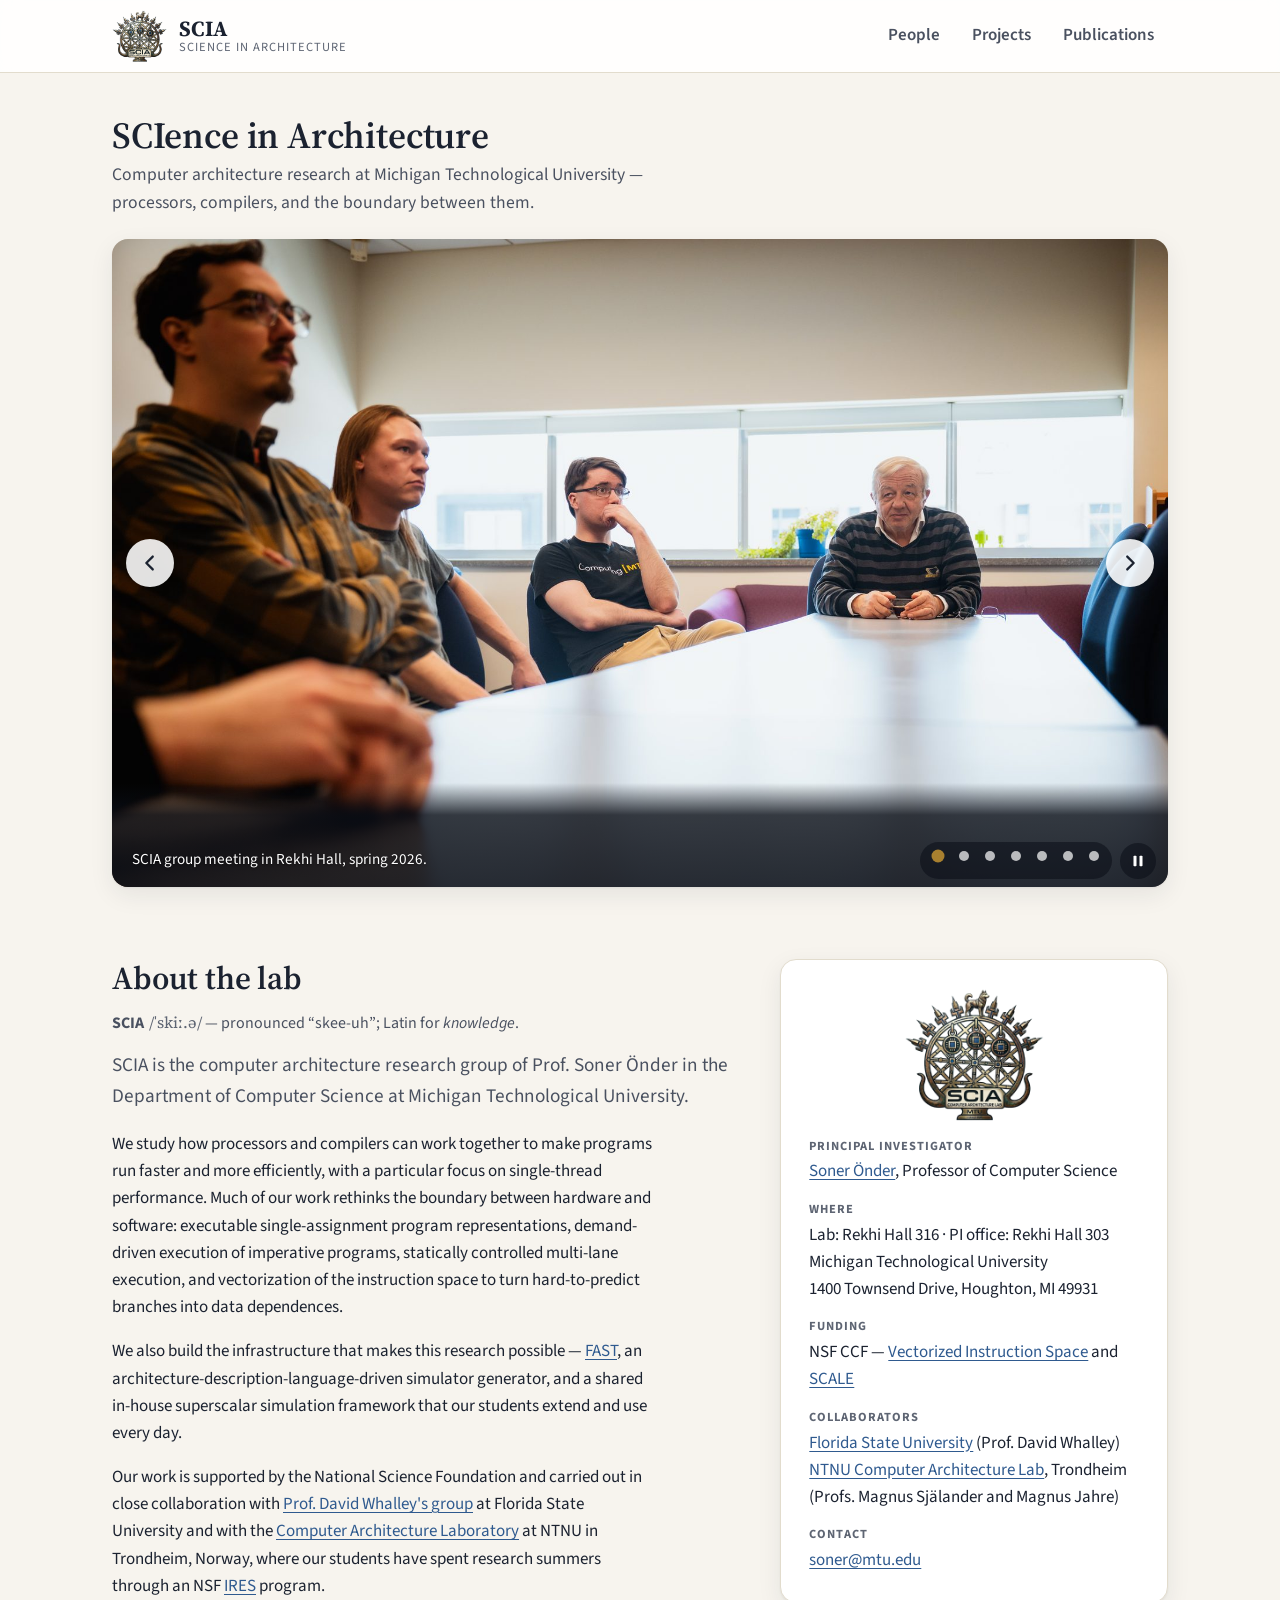
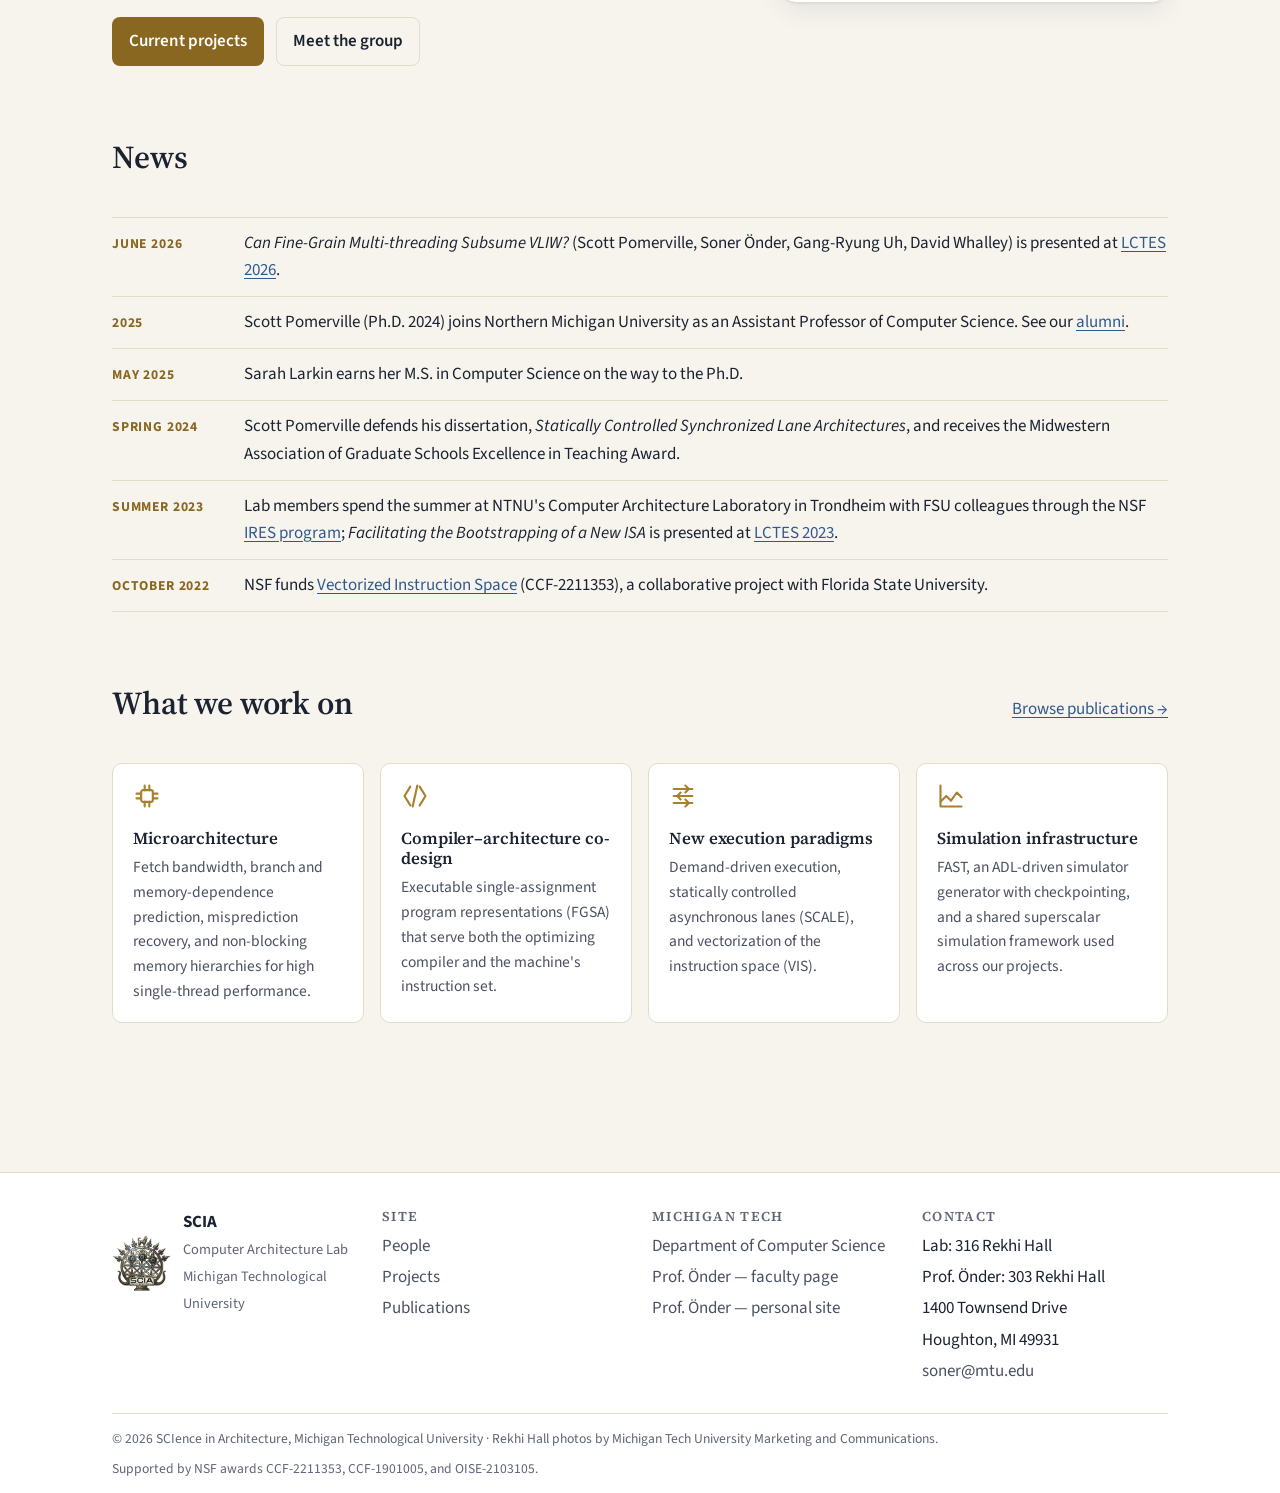
==== index.html @ 2538835d "Replace favicon with a vector chip-medallion icon The full emblem was an unreadable blob at tab size" ====
<!DOCTYPE html>
<html lang="en">
<head>
  <meta charset="utf-8">
  <meta name="viewport" content="width=device-width, initial-scale=1">
  <title>SCIA — SCIence in Architecture · Michigan Tech</title>
  <meta name="description" content="SCIA (SCIence in Architecture) is Prof. Soner Önder's computer architecture research group in the Department of Computer Science at Michigan Technological University.">
  <meta property="og:title" content="SCIA — SCIence in Architecture">
  <meta property="og:description" content="SCIA (SCIence in Architecture) is Prof. Soner Önder's computer architecture research group in the Department of Computer Science at Michigan Technological University.">
  <!-- TODO: once the site has its final URL, add an absolute og:image, e.g.
       <meta property="og:image" content="https://<host>/<path>/assets/img/photos/meeting-1-1800.jpg"> -->
  <link rel="icon" href="assets/img/favicon.ico" sizes="16x16 32x32 48x48">
  <link rel="icon" type="image/svg+xml" href="assets/img/favicon.svg">
  <link rel="apple-touch-icon" href="assets/img/apple-touch-icon.png">
  <link rel="preconnect" href="https://fonts.googleapis.com">
  <link rel="preconnect" href="https://fonts.gstatic.com" crossorigin>
  <link rel="stylesheet" href="https://fonts.googleapis.com/css2?family=Source+Sans+3:ital,wght@0,400;0,600;0,700;1,400&family=Source+Serif+4:opsz,wght@8..60,400;8..60,600;8..60,700&display=swap">
  <link rel="stylesheet" href="assets/css/style.css">
</head>
<body>
  <a class="skip-link" href="#main">Skip to content</a>

  <header class="site-header">
    <nav class="container nav" aria-label="Primary">
      <a class="brand" href="index.html" aria-label="SCIA home">
        <img src="assets/img/logo-160.png" alt="" width="169" height="160">
        <span class="brand-text">
          <span class="brand-name">SCIA</span>
          <span class="brand-sub">SCIence in Architecture</span>
        </span>
      </a>
      <button class="nav-toggle" type="button" aria-expanded="false" aria-controls="nav-links" aria-label="Toggle navigation">
        <svg viewBox="0 0 24 24" fill="none" stroke="currentColor" stroke-width="2" stroke-linecap="round" aria-hidden="true"><path d="M4 7h16M4 12h16M4 17h16"/></svg>
      </button>
      <ul class="nav-links" id="nav-links">
        <li><a href="people.html">People</a></li>
        <li><a href="projects.html">Projects</a></li>
        <li><a href="publications.html">Publications</a></li>
      </ul>
    </nav>
  </header>

  <main id="main">

    <!-- Group photo carousel -->
    <section class="hero container">
      <div class="hero-head">
        <h1>SCIence in Architecture</h1>
        <p class="hero-tagline">Computer architecture research at Michigan Technological University — processors, compilers, and the boundary between them.</p>
      </div>
      <div class="carousel" tabindex="0" role="region" aria-roledescription="carousel" aria-label="Photos of the SCIA group">
        <div class="carousel-track">
          <figure class="slide is-active" role="group" aria-roledescription="slide" aria-label="1 of 7" aria-hidden="false">
            <img src="assets/img/photos/meeting-1-1800.jpg"
                 srcset="assets/img/photos/meeting-1-1000.jpg 1000w, assets/img/photos/meeting-1-1800.jpg 1800w"
                 sizes="(min-width: 1184px) 1120px, 100vw"
                 alt="Four members of the SCIA group seated around a conference table during a lab meeting." fetchpriority="high">
            <figcaption>SCIA group meeting in Rekhi Hall, spring 2026.</figcaption>
          </figure>
          <figure class="slide" role="group" aria-roledescription="slide" aria-label="2 of 7" aria-hidden="true">
            <img src="assets/img/photos/ntnu-2023-1800.jpg"
                 srcset="assets/img/photos/ntnu-2023-1000.jpg 1000w, assets/img/photos/ntnu-2023-1800.jpg 1800w"
                 sizes="(min-width: 1184px) 1120px, 100vw"
                 alt="Prof. David Whalley, five students, and Prof. Soner Önder standing on the stone steps of NTNU's main building in Trondheim, in front of a large arched wooden doorway." loading="lazy" class="crop-lower">
            <figcaption>MTU and FSU students with Prof. David Whalley (far left) and Prof. Soner Önder (far right) at NTNU in Trondheim, Norway, May 2023.</figcaption>
          </figure>
          <figure class="slide" role="group" aria-roledescription="slide" aria-label="3 of 7" aria-hidden="true">
            <img src="assets/img/photos/desk-1-1800.jpg"
                 srcset="assets/img/photos/desk-1-1000.jpg 1000w, assets/img/photos/desk-1-1800.jpg 1800w"
                 sizes="(min-width: 1184px) 1120px, 100vw"
                 alt="Prof. Soner Önder and a student laughing while looking at a monitor together." loading="lazy">
            <figcaption>Prof. Soner Önder working through results with a student.</figcaption>
          </figure>
          <figure class="slide" role="group" aria-roledescription="slide" aria-label="4 of 7" aria-hidden="true">
            <img src="assets/img/photos/nara-park-1800.jpg"
                 srcset="assets/img/photos/nara-park-1000.jpg 1000w, assets/img/photos/nara-park-1800.jpg 1800w"
                 sizes="(min-width: 1184px) 1120px, 100vw"
                 alt="Eight lab members and a dog on a wooden boardwalk at Nara Nature Park, with marsh and bare trees behind them." loading="lazy" class="crop-bottom">
            <figcaption>An earlier SCIA group on a fall outing to Nara Nature Park, Houghton, October 2022.</figcaption>
          </figure>
          <figure class="slide" role="group" aria-roledescription="slide" aria-label="5 of 7" aria-hidden="true">
            <img src="assets/img/photos/meeting-2-1800.jpg"
                 srcset="assets/img/photos/meeting-2-1000.jpg 1000w, assets/img/photos/meeting-2-1800.jpg 1800w"
                 sizes="(min-width: 1184px) 1120px, 100vw"
                 alt="A student presents at a whiteboard while the rest of the group listens from around the table." loading="lazy">
            <figcaption>A student presents during a group meeting.</figcaption>
          </figure>
          <figure class="slide" role="group" aria-roledescription="slide" aria-label="6 of 7" aria-hidden="true">
            <img src="assets/img/photos/desk-2-1800.jpg"
                 srcset="assets/img/photos/desk-2-1000.jpg 1000w, assets/img/photos/desk-2-1800.jpg 1800w"
                 sizes="(min-width: 1184px) 1120px, 100vw"
                 alt="Prof. Önder standing beside a seated student, in conversation next to a window." loading="lazy">
            <figcaption>Talking through a design in the lab, Rekhi Hall.</figcaption>
          </figure>
          <figure class="slide" role="group" aria-roledescription="slide" aria-label="7 of 7" aria-hidden="true">
            <img src="assets/img/photos/pi-portrait-1800.jpg"
                 srcset="assets/img/photos/pi-portrait-1000.jpg 1000w, assets/img/photos/pi-portrait-1800.jpg 1800w"
                 sizes="(min-width: 1184px) 1120px, 100vw"
                 alt="Prof. Soner Önder standing with arms crossed in the lab, students working in the background." loading="lazy">
            <figcaption>Prof. Soner Önder, SCIA's principal investigator.</figcaption>
          </figure>
        </div>
        <button class="carousel-btn prev" type="button" aria-label="Previous photo">
          <svg viewBox="0 0 24 24" fill="none" stroke="currentColor" stroke-width="2.5" stroke-linecap="round" stroke-linejoin="round" aria-hidden="true"><path d="M15 5l-7 7 7 7"/></svg>
        </button>
        <button class="carousel-btn next" type="button" aria-label="Next photo">
          <svg viewBox="0 0 24 24" fill="none" stroke="currentColor" stroke-width="2.5" stroke-linecap="round" stroke-linejoin="round" aria-hidden="true"><path d="M9 5l7 7-7 7"/></svg>
        </button>
        <ul class="carousel-dots" aria-label="Choose photo">
          <li><button type="button" aria-label="Photo 1" aria-current="true"></button></li>
          <li><button type="button" aria-label="Photo 2" aria-current="false"></button></li>
          <li><button type="button" aria-label="Photo 3" aria-current="false"></button></li>
          <li><button type="button" aria-label="Photo 4" aria-current="false"></button></li>
          <li><button type="button" aria-label="Photo 5" aria-current="false"></button></li>
          <li><button type="button" aria-label="Photo 6" aria-current="false"></button></li>
          <li><button type="button" aria-label="Photo 7" aria-current="false"></button></li>
        </ul>
        <button class="carousel-play" type="button" aria-pressed="false" aria-label="Pause automatic slideshow">
          <svg class="icon-pause" viewBox="0 0 24 24" fill="currentColor" aria-hidden="true"><rect x="6" y="5" width="4" height="14" rx="1"/><rect x="14" y="5" width="4" height="14" rx="1"/></svg>
          <svg class="icon-play" viewBox="0 0 24 24" fill="currentColor" aria-hidden="true"><path d="M8 5l11 7-11 7z"/></svg>
        </button>
        <p class="carousel-status visually-hidden" aria-live="off">Photo 1 of 7</p>
      </div>
    </section>

    <!-- About -->
    <section class="section container" id="about">
      <div class="about-grid">
        <div class="about-text">
          <h2>About the lab</h2>
          <p class="pronounce"><strong>SCIA</strong> <span class="ipa">/ˈskiː.ə/</span> — pronounced “skee-uh”; Latin for <em>knowledge</em>.</p>
          <p class="lede">SCIA is the computer architecture research group of Prof. Soner Önder in the Department of Computer Science at Michigan Technological University.</p>
          <p>We study how processors and compilers can work together to make programs run faster and more efficiently, with a particular focus on single-thread performance. Much of our work rethinks the boundary between hardware and software: executable single-assignment program representations, demand-driven execution of imperative programs, statically controlled multi-lane execution, and vectorization of the instruction space to turn hard-to-predict branches into data dependences.</p>
          <p>We also build the infrastructure that makes this research possible — <a href="projects.html#fast">FAST</a>, an architecture-description-language-driven simulator generator, and a shared in-house superscalar simulation framework that our students extend and use every day.</p>
          <p>Our work is supported by the National Science Foundation and carried out in close collaboration with <a href="https://www.cs.fsu.edu/~whalley/">Prof. David Whalley's group</a> at Florida State University and with the <a href="https://www.ntnu.edu/idi/cal">Computer Architecture Laboratory</a> at NTNU in Trondheim, Norway, where our students have spent research summers through an NSF <a href="projects.html#ires">IRES</a> program.</p>
          <div class="btn-row">
            <a class="btn" href="projects.html">Current projects</a>
            <a class="btn secondary" href="people.html">Meet the group</a>
          </div>
        </div>

        <aside class="card" aria-label="Lab at a glance">
          <picture>
            <source srcset="assets/img/logo-600.webp" type="image/webp">
            <img class="logo-emblem" src="assets/img/logo-600.png" alt="SCIA lab emblem: a brass lattice topped by a husky, with three chip medallions." width="636" height="600">
          </picture>
          <dl class="facts">
            <div><dt>Principal investigator</dt><dd><a href="people.html#soner-onder">Soner Önder</a>, Professor of Computer Science</dd></div>
            <div><dt>Where</dt><dd>Lab: Rekhi Hall 316 · PI office: Rekhi Hall 303<br>Michigan Technological University<br>1400 Townsend Drive, Houghton, MI 49931</dd></div>
            <div><dt>Funding</dt><dd>NSF CCF — <a href="projects.html#vis">Vectorized Instruction Space</a> and <a href="projects.html#scale">SCALE</a></dd></div>
            <div><dt>Collaborators</dt><dd><a href="https://www.cs.fsu.edu/~whalley/">Florida State University</a> (Prof. David Whalley)<br><a href="https://www.ntnu.edu/idi/cal">NTNU Computer Architecture Lab</a>, Trondheim (Profs. Magnus Själander and Magnus Jahre)</dd></div>
            <div><dt>Contact</dt><dd><a href="mailto:soner@mtu.edu">soner@mtu.edu</a></dd></div>
          </dl>
        </aside>
      </div>
    </section>

    <!-- News: newest first. Add a <li> per item; keep it to one or two lines. -->
    <section class="section container" aria-labelledby="news-heading">
      <div class="section-head">
        <h2 id="news-heading">News</h2>
      </div>
      <ol class="news">
        <li><time datetime="2026-06">June 2026</time><span><em>Can Fine-Grain Multi-threading Subsume VLIW?</em> (Scott Pomerville, Soner Önder, Gang-Ryung Uh, David Whalley) is presented at <a href="publications.html?q=vliw">LCTES 2026</a>.</span></li>
        <li><time datetime="2025">2025</time><span>Scott Pomerville (Ph.D. 2024) joins Northern Michigan University as an Assistant Professor of Computer Science. See our <a href="people.html#alumni-heading">alumni</a>.</span></li>
        <li><time datetime="2025-05">May 2025</time><span>Sarah Larkin earns her M.S. in Computer Science on the way to the Ph.D.</span></li>
        <li><time datetime="2024-04">Spring 2024</time><span>Scott Pomerville defends his dissertation, <em>Statically Controlled Synchronized Lane Architectures</em>, and receives the Midwestern Association of Graduate Schools Excellence in Teaching Award.</span></li>
        <li><time datetime="2023-06">Summer 2023</time><span>Lab members spend the summer at NTNU's Computer Architecture Laboratory in Trondheim with FSU colleagues through the NSF <a href="projects.html#ires">IRES program</a>; <em>Facilitating the Bootstrapping of a New ISA</em> is presented at <a href="publications.html?q=bootstrapping">LCTES 2023</a>.</span></li>
        <li><time datetime="2022-10">October 2022</time><span>NSF funds <a href="projects.html#vis">Vectorized Instruction Space</a> (CCF-2211353), a collaborative project with Florida State University.</span></li>
      </ol>
    </section>

    <!-- Research themes -->
    <section class="section container" aria-labelledby="themes-heading">
      <div class="section-head">
        <h2 id="themes-heading">What we work on</h2>
        <a href="publications.html">Browse publications →</a>
      </div>
      <div class="themes">
        <article class="theme">
          <svg class="glyph" viewBox="0 0 24 24" fill="none" stroke="currentColor" stroke-width="1.8" stroke-linecap="round" stroke-linejoin="round" aria-hidden="true"><rect x="7" y="7" width="10" height="10" rx="1.5"/><path d="M10 3v4M14 3v4M10 17v4M14 17v4M3 10h4M3 14h4M17 10h4M17 14h4"/></svg>
          <h3>Microarchitecture</h3>
          <p>Fetch bandwidth, branch and memory-dependence prediction, misprediction recovery, and non-blocking memory hierarchies for high single-thread performance.</p>
        </article>
        <article class="theme">
          <svg class="glyph" viewBox="0 0 24 24" fill="none" stroke="currentColor" stroke-width="1.8" stroke-linecap="round" stroke-linejoin="round" aria-hidden="true"><path d="M8 4l-5 8 5 8M16 4l5 8-5 8M14 3l-4 18"/></svg>
          <h3>Compiler–architecture co-design</h3>
          <p>Executable single-assignment program representations (FGSA) that serve both the optimizing compiler and the machine's instruction set.</p>
        </article>
        <article class="theme">
          <svg class="glyph" viewBox="0 0 24 24" fill="none" stroke="currentColor" stroke-width="1.8" stroke-linecap="round" stroke-linejoin="round" aria-hidden="true"><path d="M4 6h16M4 12h16M4 18h16"/><path d="M14 3l3 3-3 3M10 9l-3 3 3 3M14 15l3 3-3 3"/></svg>
          <h3>New execution paradigms</h3>
          <p>Demand-driven execution, statically controlled asynchronous lanes (SCALE), and vectorization of the instruction space (VIS).</p>
        </article>
        <article class="theme">
          <svg class="glyph" viewBox="0 0 24 24" fill="none" stroke="currentColor" stroke-width="1.8" stroke-linecap="round" stroke-linejoin="round" aria-hidden="true"><path d="M3 17l5-5 4 4 5-7 4 4"/><path d="M3 21h18M3 3v18"/></svg>
          <h3>Simulation infrastructure</h3>
          <p>FAST, an ADL-driven simulator generator with checkpointing, and a shared superscalar simulation framework used across our projects.</p>
        </article>
      </div>
    </section>

  </main>

  <footer class="site-footer">
    <div class="container">
      <div class="footer-grid">
        <div>
          <div class="footer-brand">
            <img src="assets/img/logo-160.png" alt="" width="169" height="160">
            <div><strong>SCIA</strong><br><span class="small muted">Computer Architecture Lab<br>Michigan Technological University</span></div>
          </div>
        </div>
        <div>
          <h2>Site</h2>
          <ul>
            <li><a href="people.html">People</a></li>
            <li><a href="projects.html">Projects</a></li>
            <li><a href="publications.html">Publications</a></li>
          </ul>
        </div>
        <div>
          <h2>Michigan Tech</h2>
          <ul>
            <li><a href="https://www.mtu.edu/cs/">Department of Computer Science</a></li>
            <li><a href="https://www.mtu.edu/cs/department/people/faculty/s-onder/">Prof. Önder — faculty page</a></li>
            <li><a href="https://pages.mtu.edu/~soner/">Prof. Önder — personal site</a></li>
          </ul>
        </div>
        <div>
          <h2>Contact</h2>
          <ul>
            <li>Lab: 316 Rekhi Hall</li>
            <li>Prof. Önder: 303 Rekhi Hall</li>
            <li>1400 Townsend Drive</li>
            <li>Houghton, MI 49931</li>
            <li><a href="mailto:soner@mtu.edu">soner@mtu.edu</a></li>
          </ul>
        </div>
      </div>
      <div class="footer-bottom">
        <span>© 2026 SCIence in Architecture, Michigan Technological University · Rekhi Hall photos by Michigan Tech University Marketing and Communications.</span>
        <span>Supported by NSF awards CCF-2211353, CCF-1901005, and OISE-2103105.</span>
      </div>
    </div>
  </footer>

  <script src="assets/js/main.js" defer></script>
</body>
</html>
---- assets/css/style.css ----
/* ==========================================================================
   SCIA — SCIence in Architecture · Michigan Tech
   Palette is drawn from the lab logo: brass, chip-blue, charcoal.
   ========================================================================== */

:root {
  --brass: #a8802f;
  --brass-strong: #8a6720;
  --brass-soft: #e9dcbb;
  --chip: #2f5a8f;
  --chip-soft: #dbe6f3;

  --bg: #f7f4ee;
  --surface: #ffffff;
  --surface-2: #f0ebe1;
  --line: #e2dccd;
  --ink: #1b2230;
  --ink-2: #4a5160;
  --ink-3: #5e6573;
  --link: #2f5a8f;
  --focus: #2f5a8f;
  --btn-bg: #8a6720;
  --btn-bg-hover: #775818;
  --btn-ink: #ffffff;
  --badge-ink: #6f5216;

  --shadow: 0 1px 2px rgba(27, 34, 48, 0.06), 0 8px 24px rgba(27, 34, 48, 0.08);
  --radius: 10px;
  --radius-lg: 16px;

  --font-serif: "Source Serif 4", "Iowan Old Style", "Palatino Linotype", Georgia, serif;
  --font-sans: "Source Sans 3", "Segoe UI", Roboto, Helvetica, Arial, sans-serif;

  --max: 1120px;
  --gutter: clamp(16px, 4vw, 32px);
}

@media (prefers-color-scheme: dark) {
  :root {
    --brass: #d2ab5a;
    --brass-strong: #e6c479;
    --brass-soft: #3a3120;
    --chip: #8fb4e6;
    --chip-soft: #1f2d42;

    --bg: #12161e;
    --surface: #1a2029;
    --surface-2: #222a35;
    --line: #2d3541;
    --ink: #eef0f3;
    --ink-2: #c3c8d1;
    --ink-3: #8e96a4;
    --link: #8fb4e6;
    --focus: #d2ab5a;
    --btn-bg: #d2ab5a;
    --btn-bg-hover: #e6c479;
    --btn-ink: #12161e;
    --badge-ink: #e6c479;
    --shadow: 0 1px 2px rgba(0, 0, 0, 0.4), 0 8px 24px rgba(0, 0, 0, 0.35);
  }
}

/* ---------- base ---------- */
*, *::before, *::after { box-sizing: border-box; }
html { scroll-behavior: smooth; -webkit-text-size-adjust: 100%; }
body {
  margin: 0;
  font-family: var(--font-sans);
  font-size: 1.0625rem;
  line-height: 1.6;
  color: var(--ink);
  background: var(--bg);
}
img { max-width: 100%; height: auto; display: block; }
a { color: var(--link); text-underline-offset: 0.15em; }
a:hover { color: var(--brass-strong); }
:focus-visible { outline: 3px solid var(--focus); outline-offset: 3px; border-radius: 4px; }
h1, h2, h3, h4 { font-family: var(--font-serif); line-height: 1.2; margin: 0 0 0.5em; font-weight: 600; letter-spacing: -0.005em; }
h1 { font-size: clamp(2rem, 4vw, 2.75rem); }
h2 { font-size: clamp(1.5rem, 3vw, 2rem); }
h3 { font-size: 1.25rem; }
p { margin: 0 0 1em; }
.container { max-width: var(--max); margin-inline: auto; padding-inline: var(--gutter); }
.skip-link {
  position: absolute; left: -999px; top: 8px; z-index: 1000;
  background: var(--brass); color: #fff; padding: 8px 12px; border-radius: 6px;
}
.skip-link:focus { left: 8px; }
.visually-hidden {
  position: absolute !important; width: 1px; height: 1px; overflow: hidden;
  clip: rect(0 0 0 0); clip-path: inset(50%); white-space: nowrap;
}
.muted { color: var(--ink-3); }
.small { font-size: 0.9rem; }

/* ---------- header / nav ---------- */
.site-header {
  position: sticky; top: 0; z-index: 50;
  background: color-mix(in srgb, var(--surface) 88%, transparent);
  backdrop-filter: saturate(160%) blur(10px);
  -webkit-backdrop-filter: saturate(160%) blur(10px);
  border-bottom: 1px solid var(--line);
}
.nav {
  display: flex; align-items: center; justify-content: space-between; gap: 16px;
  min-height: 72px;
}
.brand {
  display: flex; align-items: center; gap: 12px;
  text-decoration: none; color: var(--ink);
}
.brand img { height: 52px; width: auto; }
.brand-text { display: flex; flex-direction: column; line-height: 1.1; }
.brand-name { font-family: var(--font-serif); font-weight: 700; font-size: 1.35rem; letter-spacing: 0.02em; }
.brand-sub { font-size: 0.78rem; color: var(--ink-3); text-transform: uppercase; letter-spacing: 0.08em; }
.nav-links { display: flex; align-items: center; gap: 4px; list-style: none; margin: 0; padding: 0; }
.nav-links a {
  display: inline-block; padding: 8px 14px; border-radius: 8px;
  text-decoration: none; color: var(--ink-2); font-weight: 600;
}
.nav-links a:hover { background: var(--surface-2); color: var(--ink); }
.nav-links a[aria-current="page"] { color: var(--brass-strong); box-shadow: inset 0 -2px 0 var(--brass); border-radius: 8px 8px 0 0; }
.nav-toggle {
  display: none; background: none; border: 1px solid var(--line); border-radius: 8px;
  width: 44px; height: 44px; cursor: pointer; color: var(--ink);
}
.nav-toggle svg { width: 24px; height: 24px; }
@media (max-width: 720px) {
  .brand-sub { display: none; }
  .nav-toggle { display: inline-flex; align-items: center; justify-content: center; }
  .nav-links {
    display: none; position: absolute; left: 0; right: 0; top: 100%;
    flex-direction: column; align-items: stretch; gap: 0;
    background: var(--surface); border-bottom: 1px solid var(--line);
    padding: 8px var(--gutter) 12px; box-shadow: var(--shadow);
  }
  .nav-links.open { display: flex; }
  .nav-links a { padding: 12px 8px; border-radius: 6px; }
  .nav-links a[aria-current="page"] { box-shadow: inset 3px 0 0 var(--brass); border-radius: 6px; }
}

/* ---------- hero / carousel ---------- */
.hero { padding-block: clamp(20px, 4vw, 40px) 0; container-type: inline-size; }
.hero-head { margin-bottom: clamp(14px, 2vw, 22px); }
.hero-head h1 { font-size: clamp(1.7rem, 3.2vw, 2.3rem); margin-bottom: 4px; }
.hero-tagline { margin: 0; color: var(--ink-2); font-size: 1.1rem; max-width: 64ch; }
.slide img.crop-lower { object-position: center 65%; }
.slide img.crop-bottom { object-position: center 80%; }
.carousel {
  position: relative; border-radius: var(--radius-lg); overflow: hidden;
  background: var(--surface-2); box-shadow: var(--shadow);
}
/* Height is derived from the container width (3:2) and capped to the viewport.
   (aspect-ratio + max-height would transfer the cap to the width and shrink the track.) */
.carousel-track { position: relative; height: 66.667vw; height: min(66.667cqw, 72vh); min-height: 240px; }
.slide {
  position: absolute; inset: 0; margin: 0; opacity: 0; transition: opacity 600ms ease;
  visibility: hidden;
}
.slide.is-active { opacity: 1; visibility: visible; }
.slide img { width: 100%; height: 100%; object-fit: cover; }
.slide figcaption {
  position: absolute; left: 0; right: 0; bottom: 0;
  padding: 64px 280px 16px 20px;
  color: #fff; font-size: 0.95rem;
  /* Stops are in px from the bottom so the overlay stays >= 78% opaque behind
     the caption text (WCAG 1.4.3) regardless of the photo underneath. */
  background: linear-gradient(to top, rgba(10, 14, 22, 0.86) 0, rgba(10, 14, 22, 0.8) 72px, rgba(10, 14, 22, 0) 100%);
  text-shadow: 0 1px 2px rgba(0,0,0,0.5);
}
.carousel-btn {
  position: absolute; top: 50%; transform: translateY(-50%);
  width: 48px; height: 48px; border-radius: 50%; border: 0; cursor: pointer;
  background: rgba(255,255,255,0.88); color: var(--ink);
  display: grid; place-items: center; box-shadow: 0 2px 10px rgba(0,0,0,0.25);
  transition: background 150ms ease, transform 150ms ease;
}
.carousel-btn:hover { background: #fff; transform: translateY(-50%) scale(1.05); }
.carousel-btn svg { width: 22px; height: 22px; }
.carousel-btn.prev { left: 14px; }
.carousel-btn.next { right: 14px; }
.carousel-dots {
  position: absolute; right: 56px; bottom: 8px;
  display: flex; gap: 2px; margin: 0; padding: 2px 6px; list-style: none;
  background: rgba(10,14,22,0.55); border-radius: 999px;
}
.carousel-play {
  position: absolute; right: 12px; bottom: 8px; width: 36px; height: 36px;
  border-radius: 50%; border: 0; cursor: pointer; display: grid; place-items: center;
  background: rgba(10,14,22,0.55); color: #fff;
}
.carousel-play:hover { background: rgba(10,14,22,0.8); }
.carousel-play:focus-visible { outline: 3px solid #fff; outline-offset: 2px; }
.carousel-play svg { width: 18px; height: 18px; }
.carousel-play .icon-pause, .carousel-play[aria-pressed="true"] .icon-play { display: block; }
.carousel-play .icon-play, .carousel-play[aria-pressed="true"] .icon-pause { display: none; }
.carousel-dots button {
  width: 24px; height: 24px; border-radius: 50%; border: 0; padding: 0; cursor: pointer;
  background: transparent; position: relative;
}
.carousel-dots button::after {
  content: ""; position: absolute; left: 50%; top: 50%; width: 10px; height: 10px;
  transform: translate(-50%, -50%); border-radius: 50%; background: rgba(255,255,255,0.7);
}
.carousel-dots button[aria-current="true"]::after { background: var(--brass); width: 13px; height: 13px; }
.carousel-dots button:focus-visible { outline: 3px solid #fff; outline-offset: -1px; }
@media (max-width: 600px) {
  .carousel-track { height: 75vw; height: min(75cqw, 72vh); }
  .carousel-btn { width: 40px; height: 40px; }
  .carousel-dots { right: auto; left: 50%; transform: translateX(-50%); }
  .slide figcaption {
    font-size: 0.85rem; padding: 64px 14px 44px;
    background: linear-gradient(to top, rgba(10, 14, 22, 0.86) 0, rgba(10, 14, 22, 0.8) 124px, rgba(10, 14, 22, 0) 100%);
  }
  .carousel-play { right: 8px; }
}
@media (prefers-reduced-motion: reduce) {
  html { scroll-behavior: auto; }
  .slide { transition: none; }
}

/* ---------- sections ---------- */
.section { padding-block: clamp(40px, 6vw, 72px); }
.section + .section, .page-head + .section { padding-top: 0; }
.section-head { display: flex; align-items: baseline; justify-content: space-between; gap: 16px; flex-wrap: wrap; margin-bottom: 24px; }
.eyebrow {
  display: inline-block; font-family: var(--font-sans); font-size: 0.8rem; font-weight: 700; letter-spacing: 0.12em;
  text-transform: uppercase; color: var(--brass-strong); margin-bottom: 8px;
}
.lede { font-size: 1.2rem; color: var(--ink-2); max-width: 62ch; }

.about-grid { display: grid; grid-template-columns: minmax(0, 1.6fr) minmax(260px, 1fr); gap: clamp(24px, 4vw, 48px); align-items: start; }
@media (max-width: 840px) { .about-grid { grid-template-columns: 1fr; } }
.about-text p { max-width: 68ch; }
.card {
  background: var(--surface); border: 1px solid var(--line); border-radius: var(--radius-lg);
  padding: clamp(18px, 3vw, 28px); box-shadow: var(--shadow);
}
.facts { display: grid; gap: 14px; margin: 0; }
.facts div { display: grid; gap: 2px; }
.facts dt { font-size: 0.78rem; text-transform: uppercase; letter-spacing: 0.08em; color: var(--ink-3); font-weight: 700; }
.facts dd { margin: 0; }
.logo-emblem { width: 140px; margin: 0 auto 16px; }

.themes { display: grid; grid-template-columns: repeat(auto-fit, minmax(230px, 1fr)); gap: 16px; margin-top: 8px; }
.theme { background: var(--surface); border: 1px solid var(--line); border-radius: var(--radius); padding: 18px 20px; }
.theme h3 { font-size: 1.05rem; margin-bottom: 6px; }
.theme p { margin: 0; color: var(--ink-2); font-size: 0.97rem; }
.theme .glyph { width: 28px; height: 28px; color: var(--brass); margin-bottom: 10px; }

.btn {
  display: inline-flex; align-items: center; gap: 8px;
  padding: 10px 16px; border-radius: 8px; font-weight: 600; text-decoration: none;
  background: var(--btn-bg); color: var(--btn-ink); border: 1px solid transparent;
}
.btn:hover { background: var(--btn-bg-hover); color: var(--btn-ink); }
.btn.secondary { background: transparent; color: var(--ink); border-color: var(--line); }
.btn.secondary:hover { background: var(--surface-2); }
.btn.small { padding: 6px 12px; font-size: 0.9rem; }
.btn-row { display: flex; gap: 12px; flex-wrap: wrap; margin-top: 12px; }

/* ---------- news ---------- */
.news { list-style: none; padding: 0; margin: 0; }
.news li { display: grid; grid-template-columns: 120px minmax(0, 1fr); gap: 12px; padding: 12px 0; border-top: 1px solid var(--line); }
.news li:last-child { border-bottom: 1px solid var(--line); }
.news time { font-weight: 700; font-size: 0.85rem; letter-spacing: 0.06em; text-transform: uppercase; color: var(--brass-strong); padding-top: 3px; }
@media (max-width: 480px) { .news li { grid-template-columns: 1fr; gap: 2px; } }

/* ---------- page header ---------- */
.page-head { padding-block: clamp(36px, 6vw, 64px) clamp(20px, 3vw, 32px); border-bottom: 1px solid var(--line); margin-bottom: clamp(28px, 4vw, 48px); }
.page-head p { max-width: 64ch; color: var(--ink-2); font-size: 1.1rem; margin: 0; }

/* ---------- people ---------- */
.sprite { position: absolute; }
.pi-card h3 { font-size: 1.7rem; margin-bottom: 2px; }
.pi-card .role + p { margin-top: 12px; }
.join h2 { font-size: 1.35rem; }
.join p { margin: 0; max-width: 70ch; }
.pi-card { display: grid; grid-template-columns: 220px minmax(0, 1fr); gap: clamp(20px, 3vw, 36px); align-items: start; }
.pi-card img { border-radius: var(--radius); box-shadow: var(--shadow); width: 100%; }
@media (max-width: 640px) { .pi-card { grid-template-columns: 1fr; } .pi-card img { max-width: 220px; } }
.role { color: var(--brass-strong); font-weight: 700; letter-spacing: 0.02em; }
.meta { list-style: none; padding: 0; margin: 12px 0 0; display: flex; flex-wrap: wrap; gap: 6px 18px; color: var(--ink-2); font-size: 0.95rem; }
.meta li { display: inline-flex; align-items: center; gap: 6px; }
.meta svg { width: 16px; height: 16px; color: var(--ink-3); flex: none; }
.tags { display: flex; flex-wrap: wrap; gap: 6px; margin: 10px 0 0; padding: 0; list-style: none; }
.tags li { background: var(--chip-soft); color: var(--chip); font-size: 0.82rem; font-weight: 600; padding: 3px 10px; border-radius: 999px; }

.people-grid { display: grid; grid-template-columns: repeat(2, minmax(0, 1fr)); gap: 24px; }
@media (max-width: 960px) { .people-grid { grid-template-columns: 1fr; } }
.person { display: grid; grid-template-columns: 136px minmax(0, 1fr); gap: 20px; align-items: start; }
.person img { width: 136px; aspect-ratio: 34 / 46; object-fit: cover; border-radius: var(--radius); }
@media (max-width: 420px) {
  .person { grid-template-columns: 104px minmax(0, 1fr); gap: 14px; }
  .person img { width: 104px; }
}
.person h3 { margin-bottom: 2px; font-size: 1.15rem; }
.person .role { font-size: 0.85rem; }
.person p { font-size: 0.95rem; color: var(--ink-2); margin: 8px 0 0; }
.person .links { display: flex; flex-wrap: wrap; gap: 4px 14px; margin-top: 10px; font-size: 0.92rem; }

/* ---------- alumni ---------- */
.alumni-sub { font-size: 1.05rem; text-transform: uppercase; letter-spacing: 0.08em; font-family: var(--font-sans); color: var(--ink-3); margin: 8px 0 12px; }
.alumni-list { list-style: none; padding: 0; margin: 0 0 32px; display: grid; gap: 10px; }
.alumni-list li { display: grid; grid-template-columns: 64px minmax(0, 1fr); gap: 14px; align-items: start; padding: 14px 16px; background: var(--surface); border: 1px solid var(--line); border-radius: var(--radius); }
.alumni-year { font-family: var(--font-serif); font-weight: 700; font-size: 1.15rem; color: var(--brass-strong); padding-top: 1px; }
.alumni-name { font-family: var(--font-serif); font-weight: 600; font-size: 1.1rem; }
.alumni-name a { color: inherit; }
.alumni-thesis { color: var(--ink-2); }
.alumni-thesis a { color: var(--ink-2); text-decoration-color: var(--line); }
.alumni-thesis a:hover { color: var(--brass-strong); text-decoration-color: currentColor; }
.alumni-now { font-size: 0.95rem; color: var(--ink-3); margin-top: 2px; }
.alumni-ms { list-style: none; padding: 0; margin: 0; display: grid; grid-template-columns: repeat(auto-fill, minmax(260px, 1fr)); gap: 6px 24px; }
.alumni-ms li { padding: 6px 0; border-bottom: 1px solid var(--line); }
@media (max-width: 480px) { .alumni-list li { grid-template-columns: 1fr; gap: 4px; } }

/* ---------- projects ---------- */
.project { display: grid; grid-template-columns: minmax(0, 1fr); gap: 8px; }
.project + .project { margin-top: 20px; }
.project-head { display: flex; flex-wrap: wrap; align-items: center; gap: 8px 12px; }
.project-head h3 { margin: 0; font-size: 1.35rem; }
.badge {
  display: inline-block; font-size: 0.75rem; font-weight: 700; letter-spacing: 0.06em;
  text-transform: uppercase; padding: 3px 9px; border-radius: 999px;
  background: var(--brass-soft); color: var(--badge-ink);
}
.badge.active { background: #dcefdd; color: #256b31; }
@media (prefers-color-scheme: dark) { .badge.active { background: #1e3a24; color: #8fd39a; } }
.project .fund { color: var(--ink-3); font-size: 0.92rem; }
.project ul.links { list-style: none; padding: 0; margin: 4px 0 0; display: flex; flex-wrap: wrap; gap: 4px 18px; font-size: 0.95rem; }
.project-list { list-style: none; padding: 0; margin: 0; display: grid; gap: 12px; }
.project-list li { padding: 14px 16px; background: var(--surface); border: 1px solid var(--line); border-radius: var(--radius); }
.project-list strong { font-family: var(--font-serif); font-size: 1.05rem; }
.project-list .fund { display: block; }

/* ---------- publications ---------- */
.year-jump { margin-bottom: 8px; }
.pub-toolbar { display: flex; flex-wrap: wrap; gap: 12px 24px; align-items: center; margin-bottom: 24px; }
.pub-toolbar label { font-weight: 600; }
.pub-toolbar input[type="search"] {
  font: inherit; padding: 9px 12px; border: 1px solid var(--line); border-radius: 8px;
  background: var(--surface); color: var(--ink); min-width: min(320px, 100%);
}
.year-nav { display: flex; flex-wrap: wrap; gap: 4px; list-style: none; padding: 0; margin: 0; }
.year-nav a { font-size: 0.85rem; padding: 4px 9px; line-height: 1.3; border-radius: 6px; text-decoration: none; color: var(--ink-2); background: var(--surface-2); }
.year-nav a:hover { color: var(--ink); background: var(--brass-soft); }
.pub-group { display: grid; grid-template-columns: 90px minmax(0, 1fr); gap: 12px 24px; padding-block: 18px; border-top: 1px solid var(--line); }
.pub-group h2 { font-size: 1.6rem; color: var(--brass-strong); margin: 0; position: sticky; top: 84px; }
.pub-group ol { list-style: none; padding: 0; margin: 0; display: grid; gap: 16px; }
.pub { padding-left: 14px; border-left: 3px solid var(--line); }
.pub:hover { border-left-color: var(--brass); }
.pub .title { font-family: var(--font-serif); font-size: 1.12rem; font-weight: 600; color: var(--ink); text-decoration: underline; text-decoration-color: var(--line); text-decoration-thickness: 1px; text-underline-offset: 0.18em; }
.pub .title:hover { color: var(--brass-strong); text-decoration-color: currentColor; }
.pub .authors { color: var(--ink-2); font-size: 0.97rem; }
.pub .venue { color: var(--ink-3); font-size: 0.93rem; }
.pub .venue .abbr { font-weight: 700; color: var(--chip); }
.pub .pub-links { display: flex; flex-wrap: wrap; gap: 4px 12px; font-size: 0.88rem; margin-top: 4px; }
.pub .pub-links a { text-decoration: none; padding: 3px 10px; line-height: 1.3; border: 1px solid var(--line); border-radius: 999px; color: var(--ink-2); }
.pub .pub-links a:hover { border-color: var(--brass); color: var(--brass-strong); }
.pub-group.is-hidden, .pub.is-hidden { display: none; }
.no-results { color: var(--ink-3); padding-block: 24px; }
@media (max-width: 600px) {
  .pub-group { grid-template-columns: 1fr; gap: 8px; }
  .pub-group h2 { position: static; }
}

/* ---------- footer ---------- */
.site-footer { margin-top: clamp(40px, 6vw, 80px); border-top: 1px solid var(--line); background: var(--surface); }
.footer-grid { display: grid; grid-template-columns: repeat(auto-fit, minmax(220px, 1fr)); gap: 24px; padding-block: 36px 28px; }
.footer-grid h2 { font-size: 0.85rem; text-transform: uppercase; letter-spacing: 0.1em; color: var(--ink-3); margin-bottom: 8px; }
.footer-grid ul { list-style: none; padding: 0; margin: 0; display: grid; gap: 4px; }
.footer-grid a { text-decoration: none; color: var(--ink-2); }
.footer-grid a:hover { color: var(--brass-strong); text-decoration: underline; }
.footer-brand { display: flex; align-items: center; gap: 12px; }
.footer-brand img { height: 56px; width: auto; }
.footer-bottom { border-top: 1px solid var(--line); padding-block: 14px; font-size: 0.85rem; color: var(--ink-3); display: flex; flex-wrap: wrap; gap: 8px 20px; justify-content: space-between; }

/* ---------- pronunciation line ---------- */
.pronounce { color: var(--ink-2); margin: -4px 0 14px; font-size: 1rem; }
.pronounce .ipa { font-family: var(--font-serif); color: var(--ink-3); margin-left: 2px; }
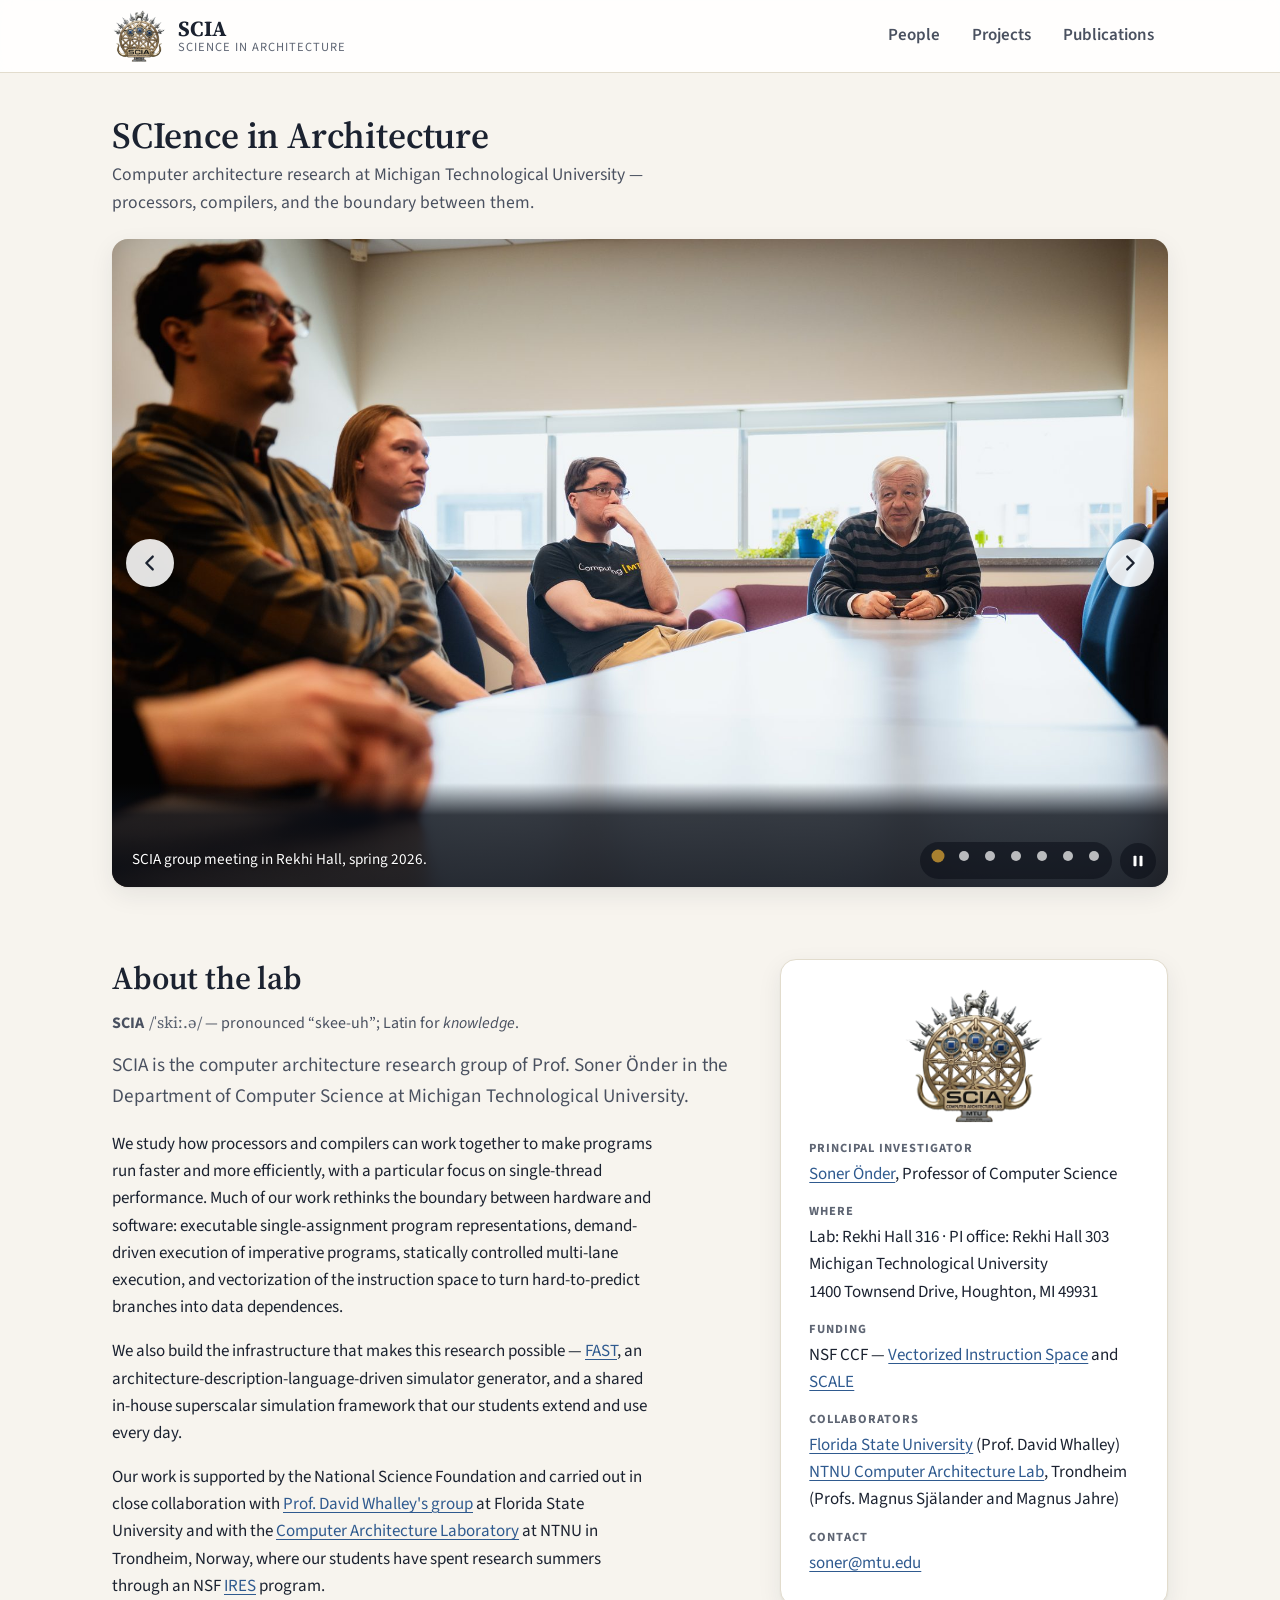
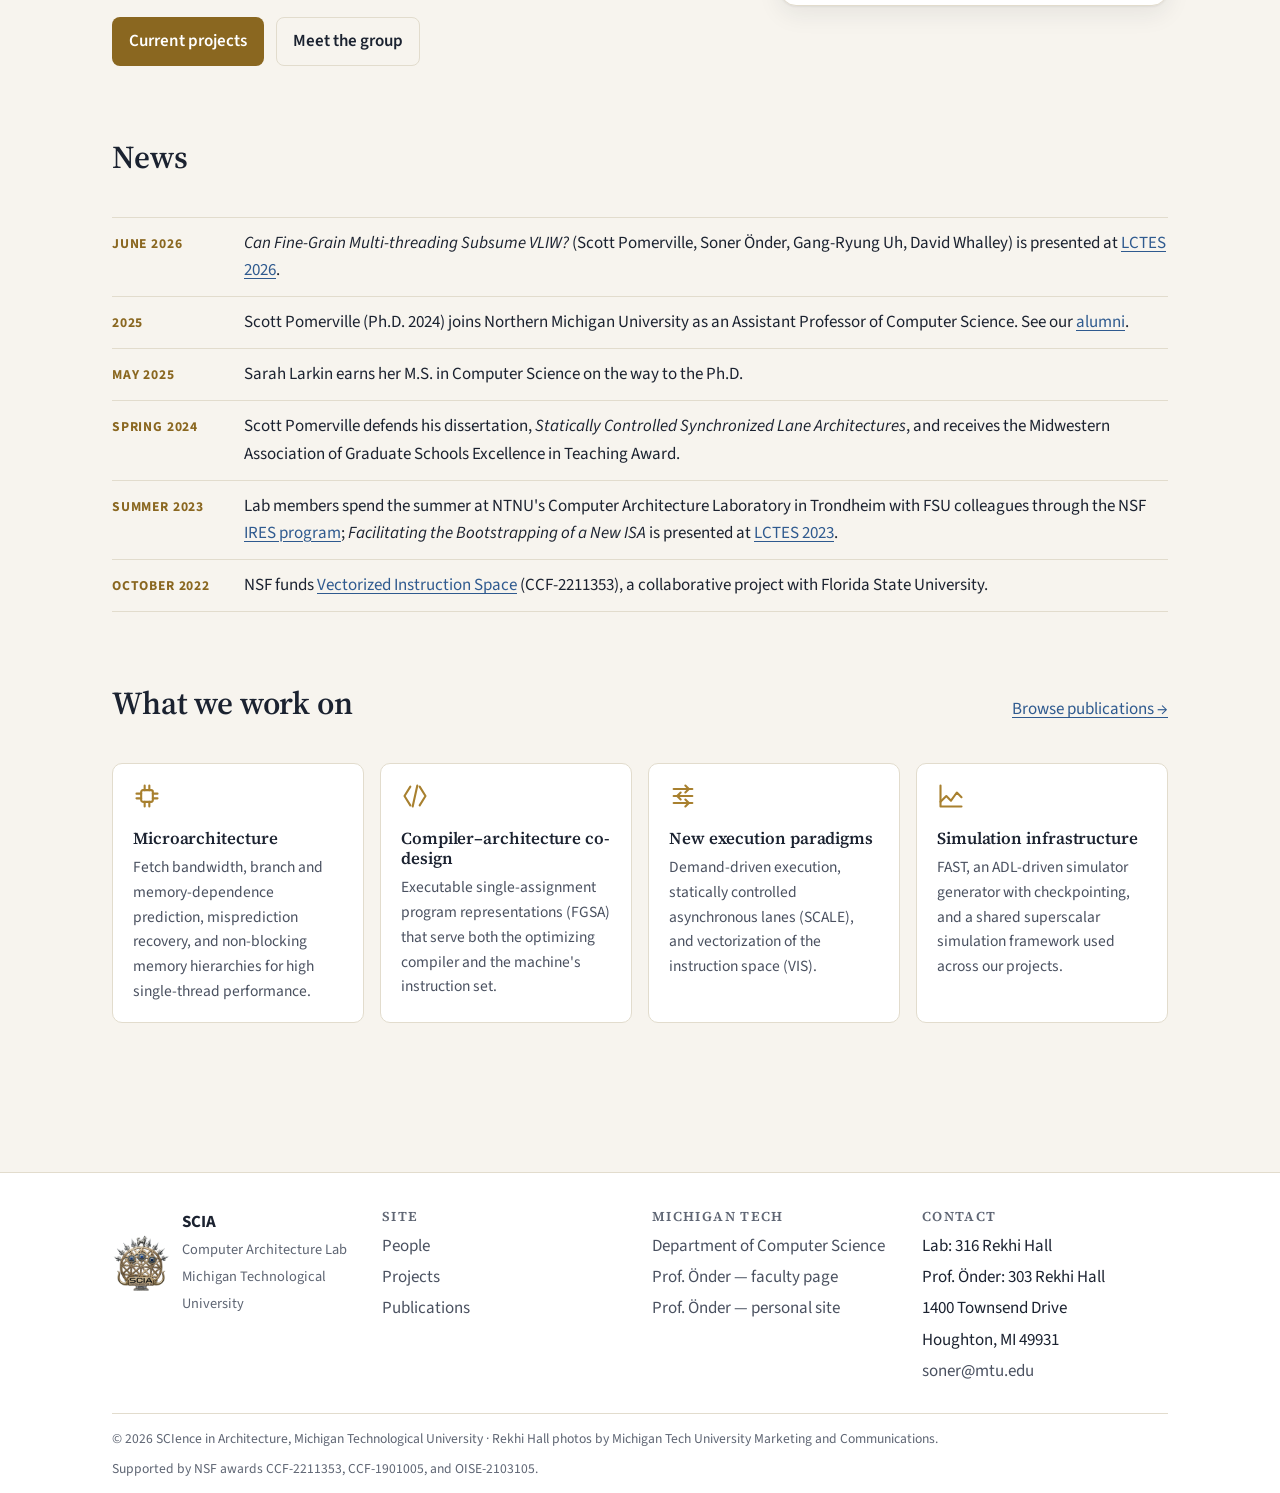
==== commit 82043b3a: "Switch to the Gemini-refined logo (gold/silver variant) Replaces the original emblem with the polish" ====
--- a/index.html
+++ b/index.html
@@ -23,7 +23,7 @@
   <header class="site-header">
     <nav class="container nav" aria-label="Primary">
       <a class="brand" href="index.html" aria-label="SCIA home">
-        <img src="assets/img/logo-160.png" alt="" width="169" height="160">
+        <img src="assets/img/logo-160.png" alt="" width="166" height="160">
         <span class="brand-text">
           <span class="brand-name">SCIA</span>
           <span class="brand-sub">SCIence in Architecture</span>
@@ -142,7 +142,7 @@
         <aside class="card" aria-label="Lab at a glance">
           <picture>
             <source srcset="assets/img/logo-600.webp" type="image/webp">
-            <img class="logo-emblem" src="assets/img/logo-600.png" alt="SCIA lab emblem: a brass lattice topped by a husky, with three chip medallions." width="636" height="600">
+            <img class="logo-emblem" src="assets/img/logo-600.png" alt="SCIA lab emblem: a brass lattice topped by a husky, with three chip medallions." width="624" height="600">
           </picture>
           <dl class="facts">
             <div><dt>Principal investigator</dt><dd><a href="people.html#soner-onder">Soner Önder</a>, Professor of Computer Science</dd></div>
@@ -207,7 +207,7 @@
       <div class="footer-grid">
         <div>
           <div class="footer-brand">
-            <img src="assets/img/logo-160.png" alt="" width="169" height="160">
+            <img src="assets/img/logo-160.png" alt="" width="166" height="160">
             <div><strong>SCIA</strong><br><span class="small muted">Computer Architecture Lab<br>Michigan Technological University</span></div>
           </div>
         </div>
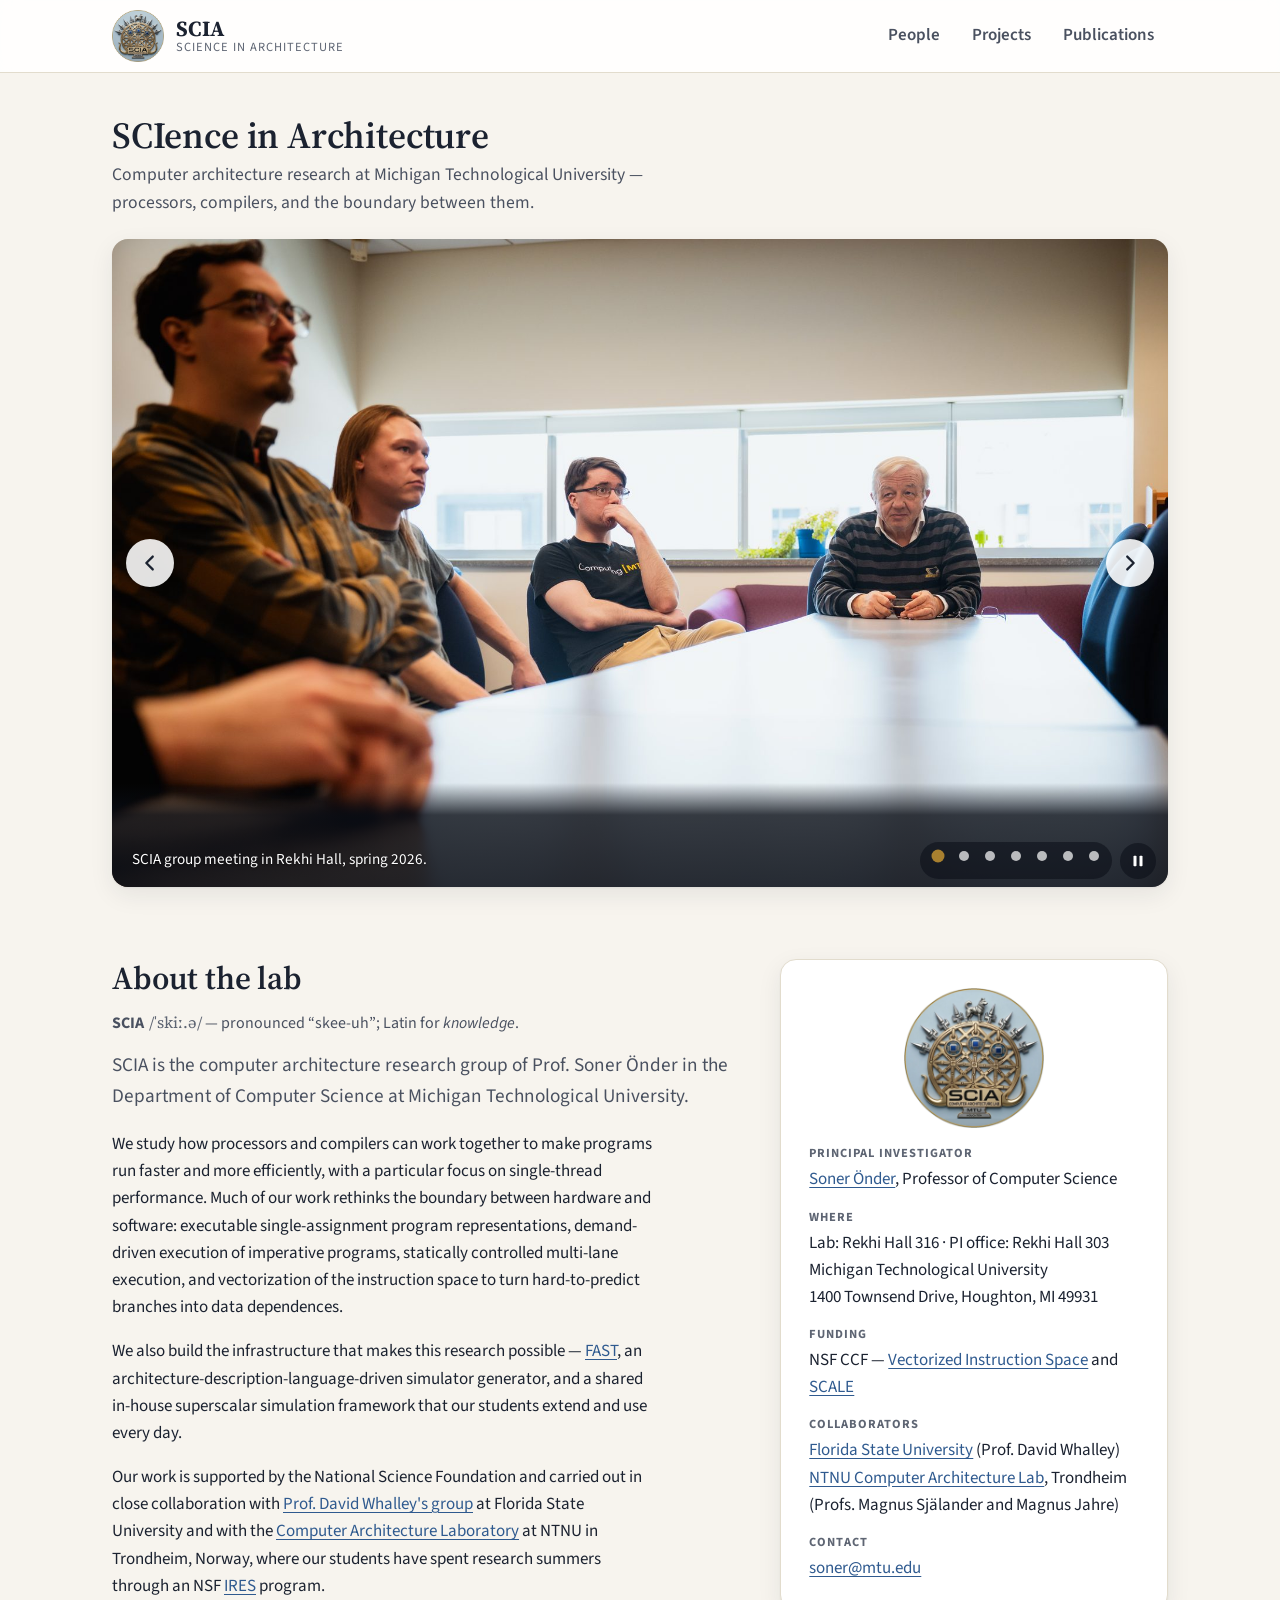
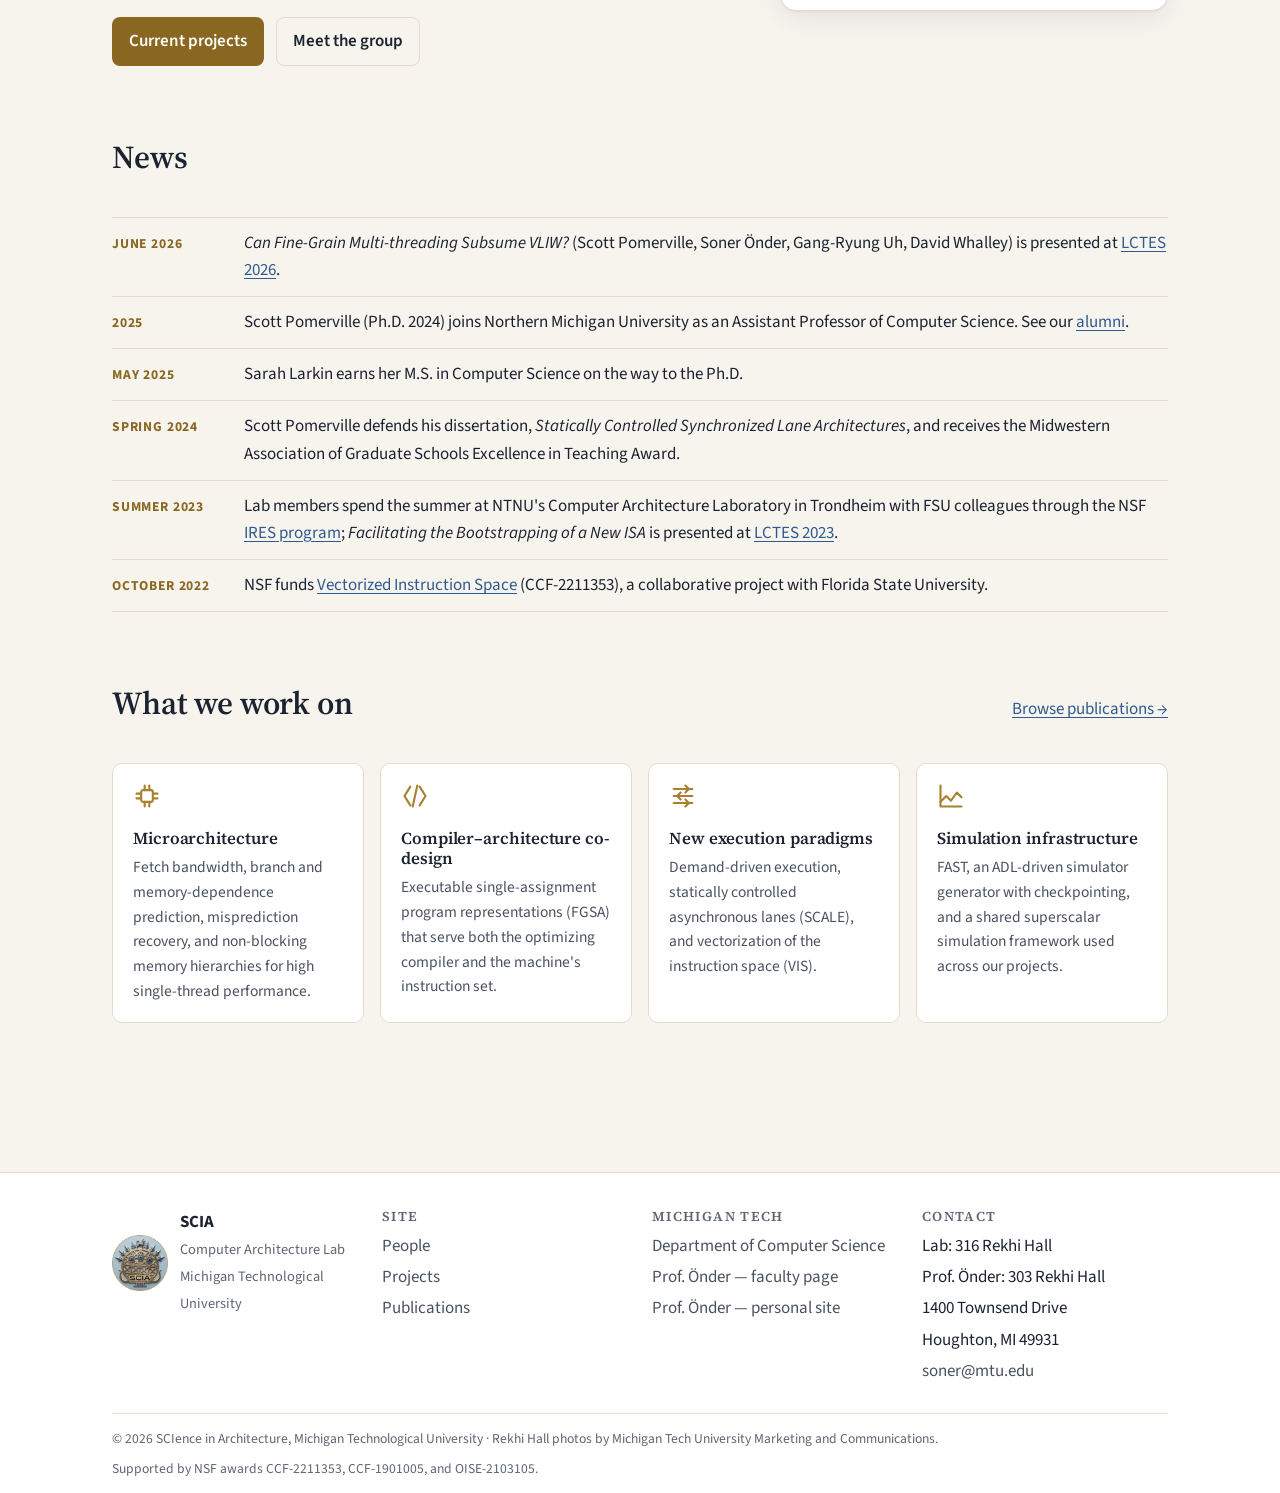
==== commit 9860c9e2: "Present the logo as a circular badge instead of a keyed cutout Keying the gold/silver render against" ====
--- a/index.html
+++ b/index.html
@@ -23,7 +23,7 @@
   <header class="site-header">
     <nav class="container nav" aria-label="Primary">
       <a class="brand" href="index.html" aria-label="SCIA home">
-        <img src="assets/img/logo-160.png" alt="" width="166" height="160">
+        <img src="assets/img/logo-160.png" alt="" width="160" height="160">
         <span class="brand-text">
           <span class="brand-name">SCIA</span>
           <span class="brand-sub">SCIence in Architecture</span>
@@ -142,7 +142,7 @@
         <aside class="card" aria-label="Lab at a glance">
           <picture>
             <source srcset="assets/img/logo-600.webp" type="image/webp">
-            <img class="logo-emblem" src="assets/img/logo-600.png" alt="SCIA lab emblem: a brass lattice topped by a husky, with three chip medallions." width="624" height="600">
+            <img class="logo-emblem" src="assets/img/logo-600.png" alt="SCIA lab emblem on a round badge: a brass lattice topped by a husky, with three chip medallions." width="600" height="600">
           </picture>
           <dl class="facts">
             <div><dt>Principal investigator</dt><dd><a href="people.html#soner-onder">Soner Önder</a>, Professor of Computer Science</dd></div>
@@ -207,7 +207,7 @@
       <div class="footer-grid">
         <div>
           <div class="footer-brand">
-            <img src="assets/img/logo-160.png" alt="" width="166" height="160">
+            <img src="assets/img/logo-160.png" alt="" width="160" height="160">
             <div><strong>SCIA</strong><br><span class="small muted">Computer Architecture Lab<br>Michigan Technological University</span></div>
           </div>
         </div>
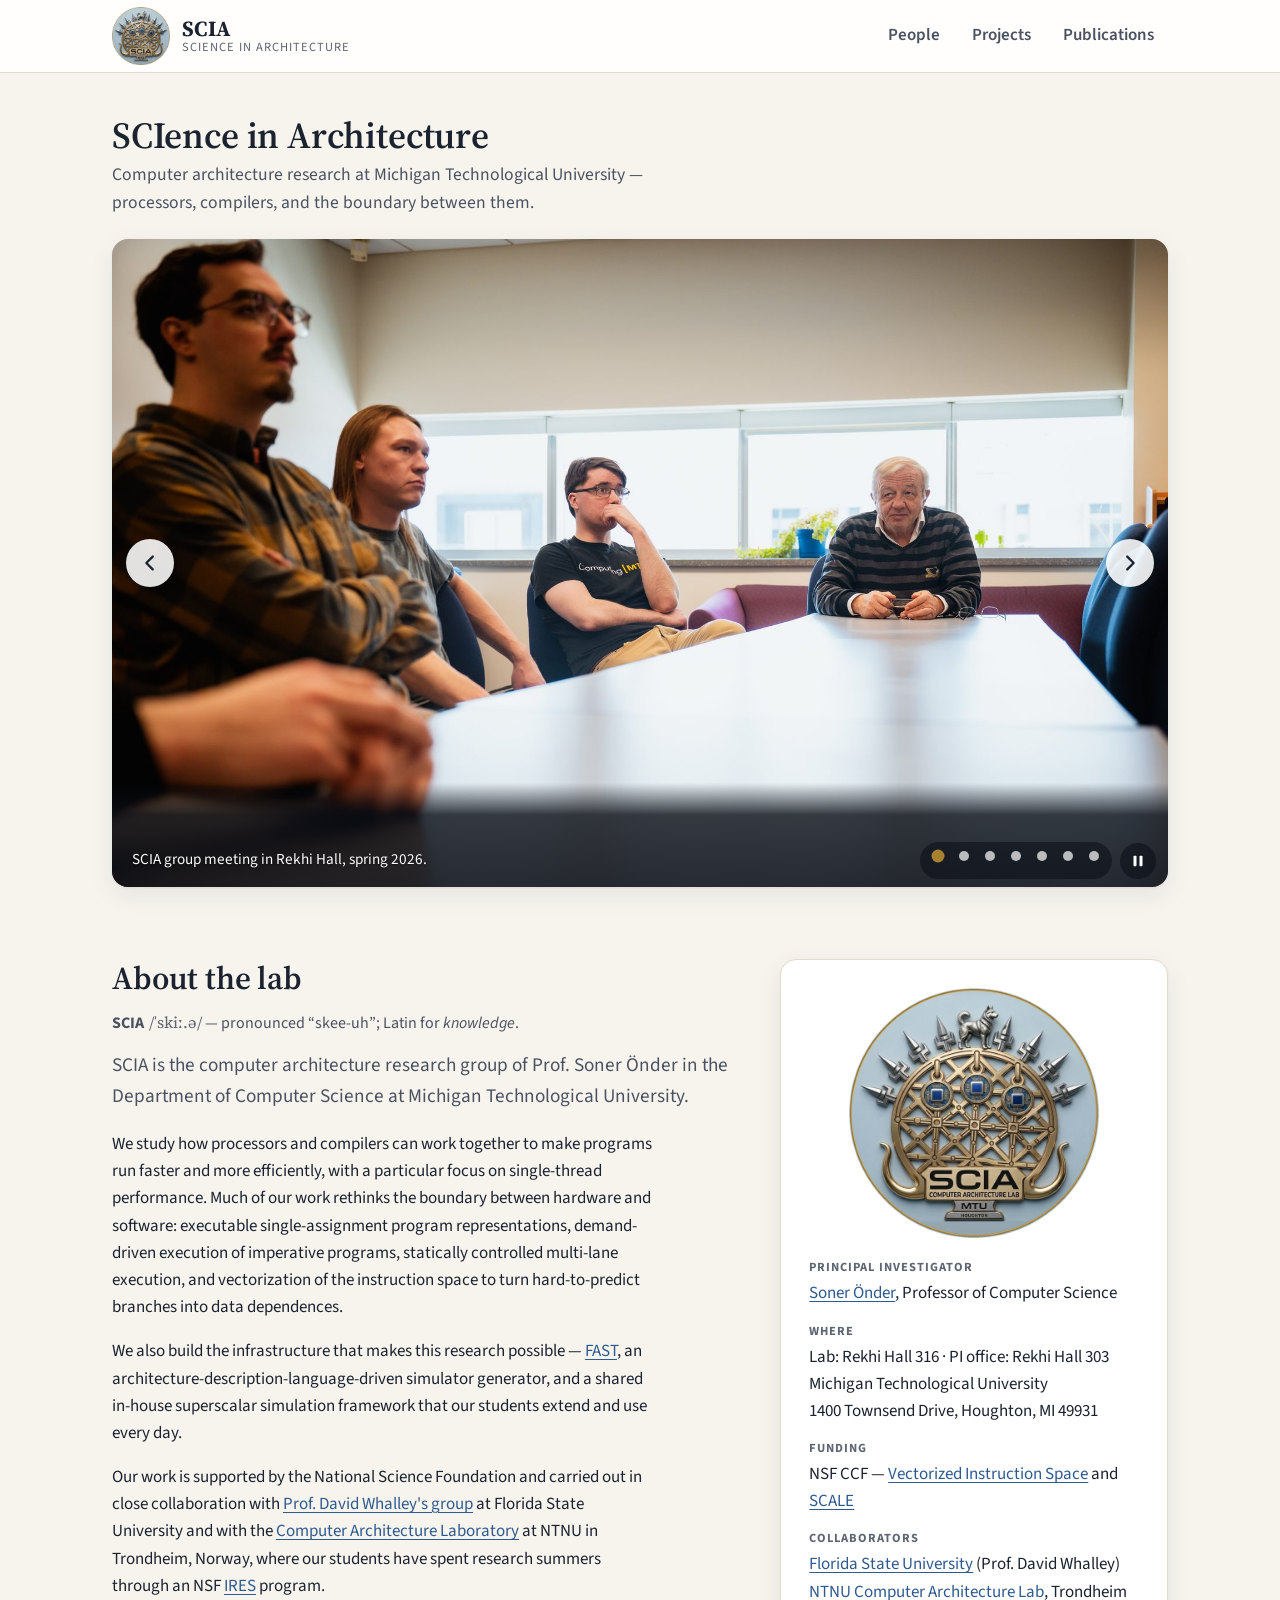
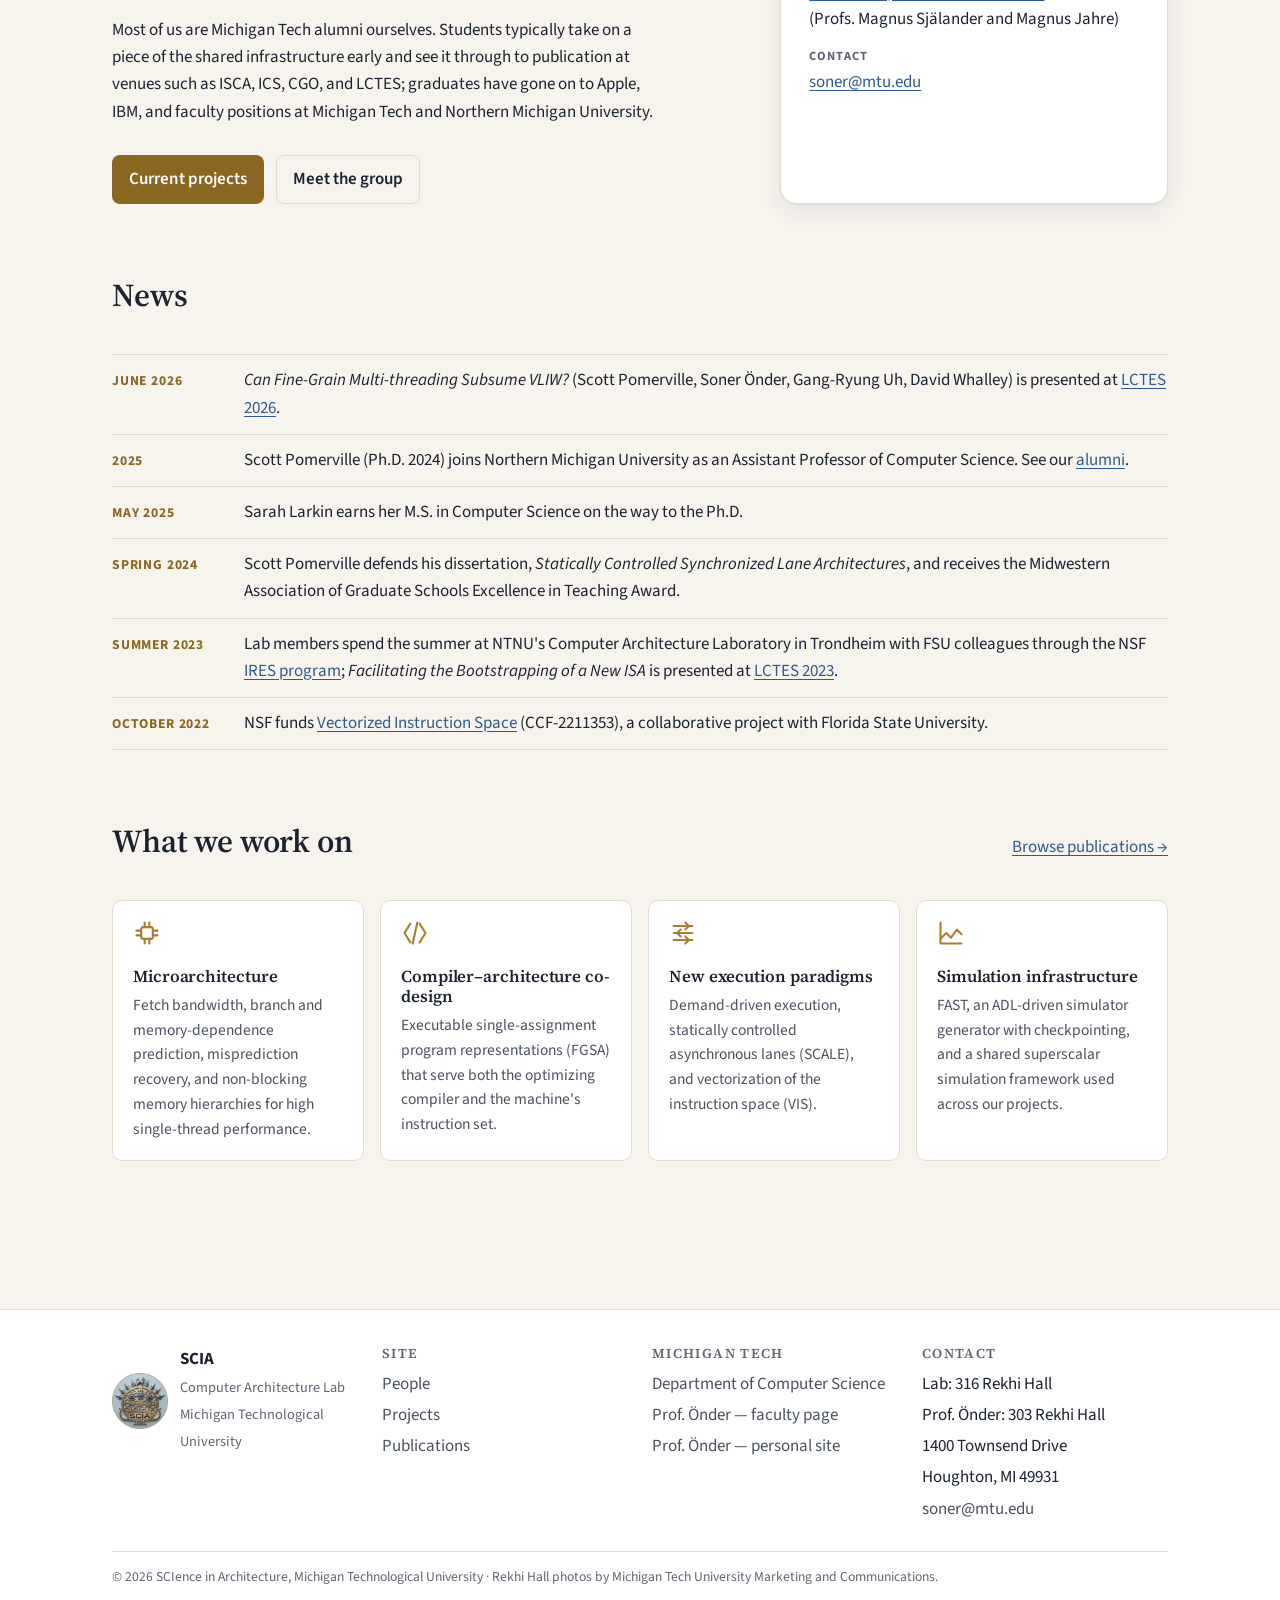
==== commit 92f2021e: "About: add a paragraph and align the text column's bottom with the facts card Co-Authored-By: Claude" ====
--- a/index.html
+++ b/index.html
@@ -133,6 +133,7 @@
           <p>We study how processors and compilers can work together to make programs run faster and more efficiently, with a particular focus on single-thread performance. Much of our work rethinks the boundary between hardware and software: executable single-assignment program representations, demand-driven execution of imperative programs, statically controlled multi-lane execution, and vectorization of the instruction space to turn hard-to-predict branches into data dependences.</p>
           <p>We also build the infrastructure that makes this research possible — <a href="projects.html#fast">FAST</a>, an architecture-description-language-driven simulator generator, and a shared in-house superscalar simulation framework that our students extend and use every day.</p>
           <p>Our work is supported by the National Science Foundation and carried out in close collaboration with <a href="https://www.cs.fsu.edu/~whalley/">Prof. David Whalley's group</a> at Florida State University and with the <a href="https://www.ntnu.edu/idi/cal">Computer Architecture Laboratory</a> at NTNU in Trondheim, Norway, where our students have spent research summers through an NSF <a href="projects.html#ires">IRES</a> program.</p>
+          <p>Most of us are Michigan Tech alumni ourselves. Students typically take on a piece of the shared infrastructure early and see it through to publication at venues such as ISCA, ICS, CGO, and LCTES; graduates have gone on to Apple, IBM, and faculty positions at Michigan Tech and Northern Michigan University.</p>
           <div class="btn-row">
             <a class="btn" href="projects.html">Current projects</a>
             <a class="btn secondary" href="people.html">Meet the group</a>
--- a/assets/css/style.css
+++ b/assets/css/style.css
@@ -109,7 +109,7 @@
   display: flex; align-items: center; gap: 12px;
   text-decoration: none; color: var(--ink);
 }
-.brand img { height: 52px; width: auto; }
+.brand img { height: 58px; width: auto; }
 .brand-text { display: flex; flex-direction: column; line-height: 1.1; }
 .brand-name { font-family: var(--font-serif); font-weight: 700; font-size: 1.35rem; letter-spacing: 0.02em; }
 .brand-sub { font-size: 0.78rem; color: var(--ink-3); text-transform: uppercase; letter-spacing: 0.08em; }
@@ -229,9 +229,11 @@
 }
 .lede { font-size: 1.2rem; color: var(--ink-2); max-width: 62ch; }
 
-.about-grid { display: grid; grid-template-columns: minmax(0, 1.6fr) minmax(260px, 1fr); gap: clamp(24px, 4vw, 48px); align-items: start; }
+.about-grid { display: grid; grid-template-columns: minmax(0, 1.6fr) minmax(260px, 1fr); gap: clamp(24px, 4vw, 48px); align-items: stretch; }
 @media (max-width: 840px) { .about-grid { grid-template-columns: 1fr; } }
+.about-text { display: flex; flex-direction: column; }
 .about-text p { max-width: 68ch; }
+.about-text .btn-row { margin-top: auto; padding-top: 12px; }   /* buttons sit on the card's bottom edge */
 .card {
   background: var(--surface); border: 1px solid var(--line); border-radius: var(--radius-lg);
   padding: clamp(18px, 3vw, 28px); box-shadow: var(--shadow);
@@ -240,7 +242,7 @@
 .facts div { display: grid; gap: 2px; }
 .facts dt { font-size: 0.78rem; text-transform: uppercase; letter-spacing: 0.08em; color: var(--ink-3); font-weight: 700; }
 .facts dd { margin: 0; }
-.logo-emblem { width: 140px; margin: 0 auto 16px; }
+.logo-emblem { width: min(250px, 100%); margin: 0 auto 20px; }
 
 .themes { display: grid; grid-template-columns: repeat(auto-fit, minmax(230px, 1fr)); gap: 16px; margin-top: 8px; }
 .theme { background: var(--surface); border: 1px solid var(--line); border-radius: var(--radius); padding: 18px 20px; }
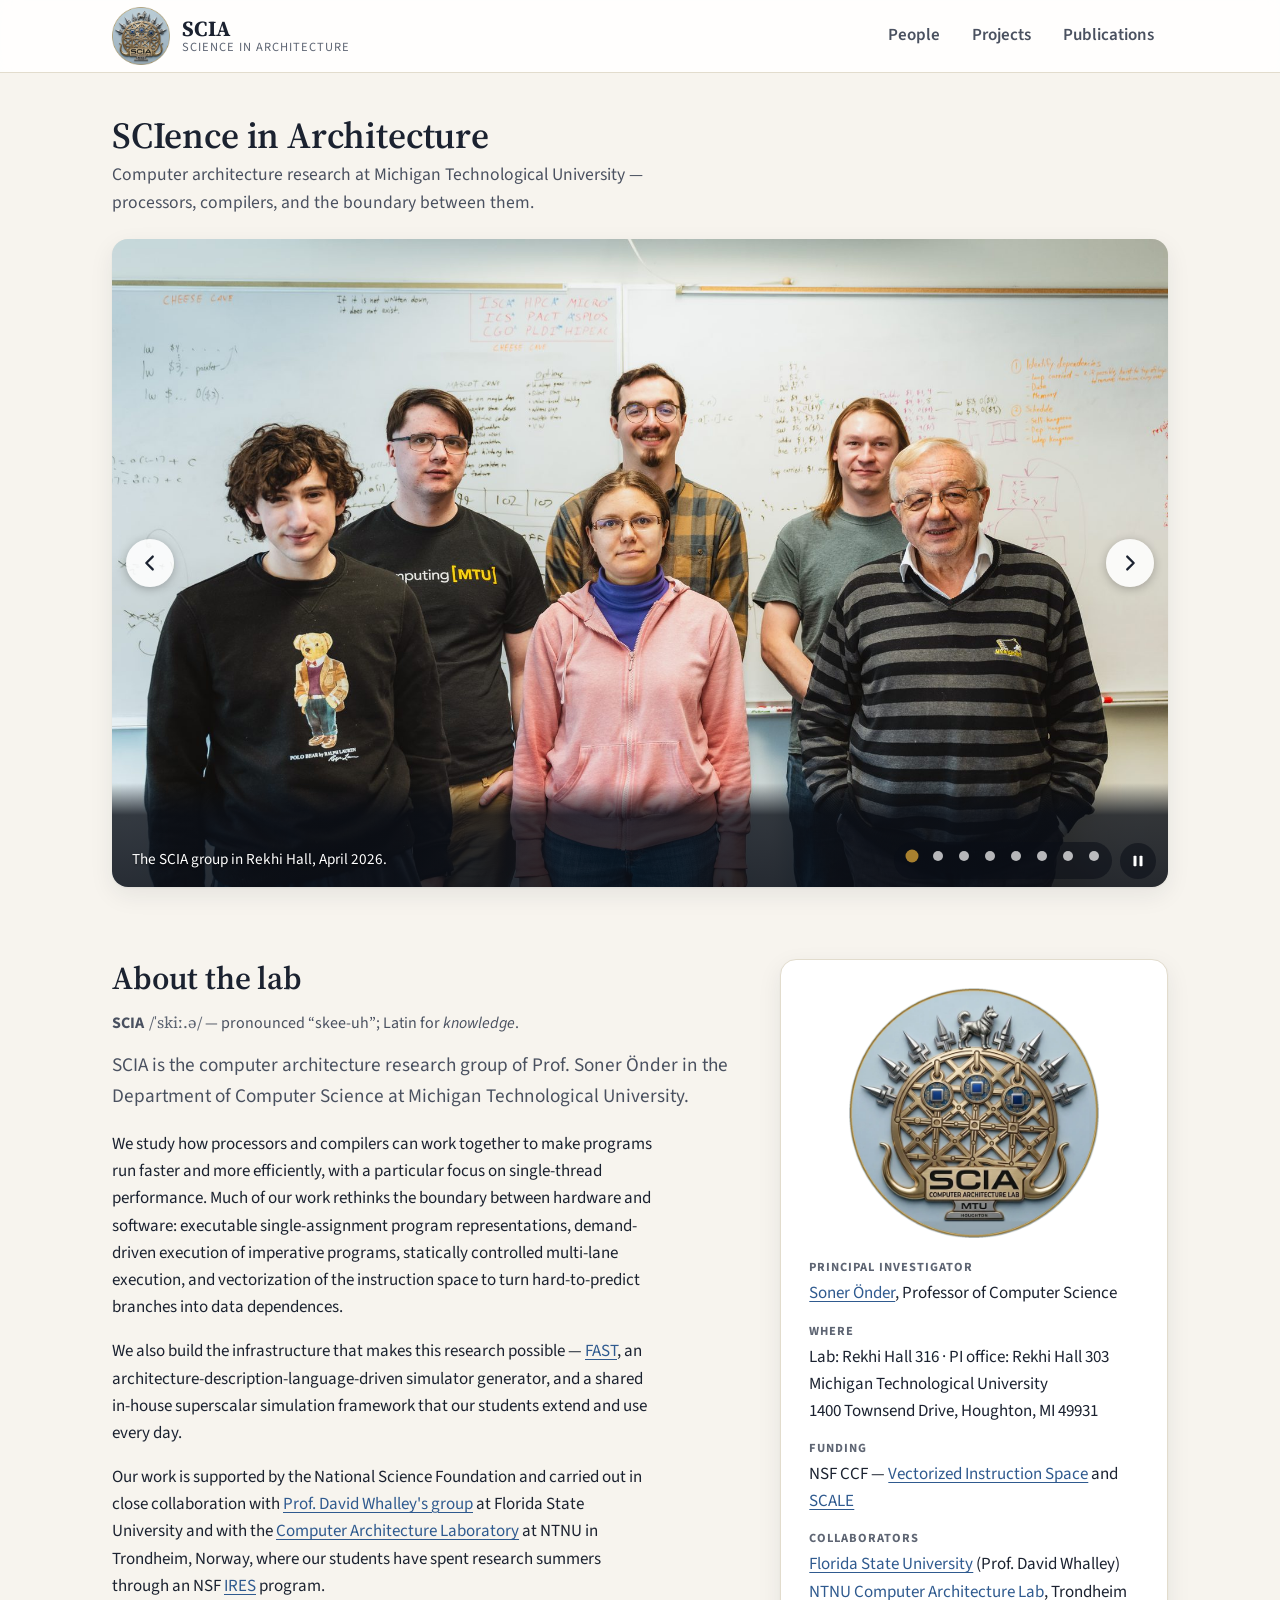
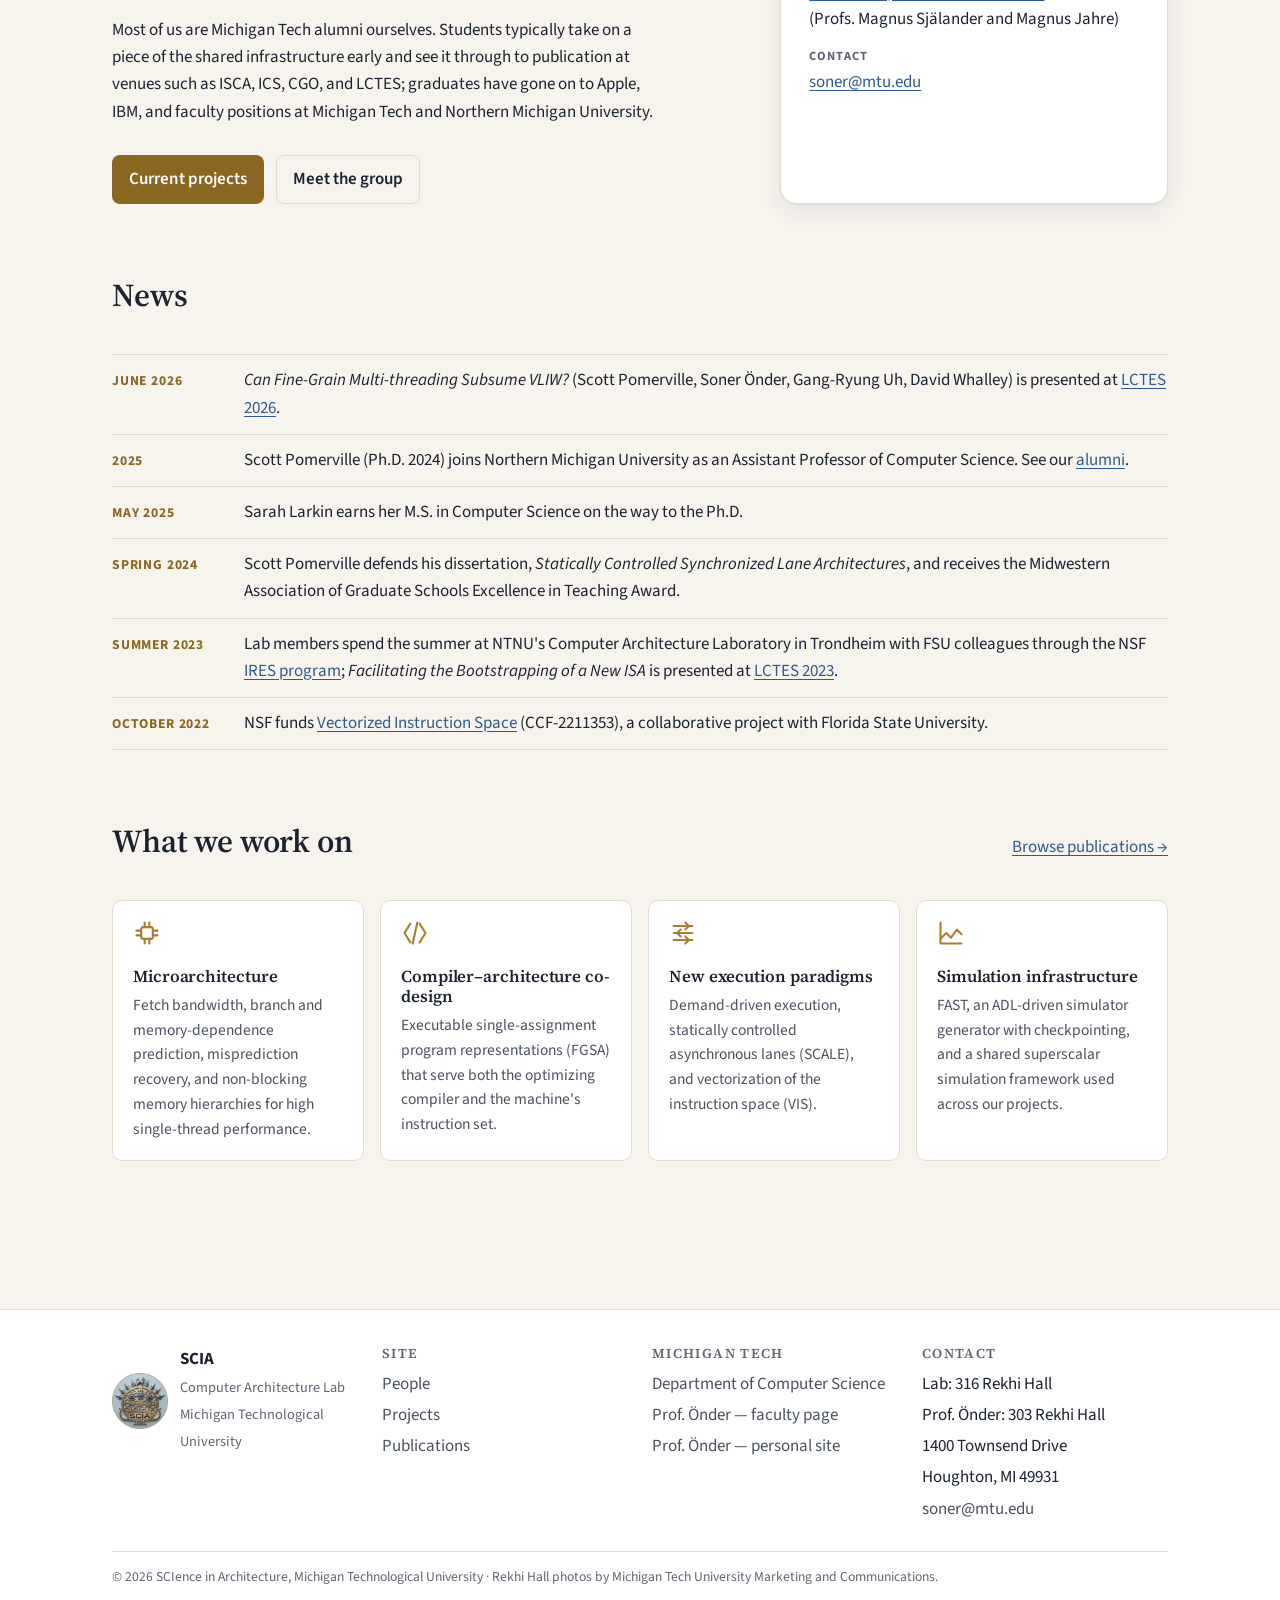
==== commit 7c247c34: "Lead the carousel with the April 2026 group photo Co-Authored-By: Claude Opus 5 (1M context) <norepl" ====
--- a/index.html
+++ b/index.html
@@ -50,49 +50,56 @@
       </div>
       <div class="carousel" tabindex="0" role="region" aria-roledescription="carousel" aria-label="Photos of the SCIA group">
         <div class="carousel-track">
-          <figure class="slide is-active" role="group" aria-roledescription="slide" aria-label="1 of 7" aria-hidden="false">
+          <figure class="slide is-active" role="group" aria-roledescription="slide" aria-label="1 of 8" aria-hidden="false">
+            <img src="assets/img/photos/group-2026-1800.jpg"
+                 srcset="assets/img/photos/group-2026-1000.jpg 1000w, assets/img/photos/group-2026-1800.jpg 1800w"
+                 sizes="(min-width: 1184px) 1120px, 100vw"
+                 alt="Five SCIA students and Prof. Soner Önder standing together in front of whiteboards covered in notes." fetchpriority="high">
+            <figcaption>The SCIA group in Rekhi Hall, April 2026.</figcaption>
+          </figure>
+          <figure class="slide" role="group" aria-roledescription="slide" aria-label="2 of 8" aria-hidden="true">
             <img src="assets/img/photos/meeting-1-1800.jpg"
                  srcset="assets/img/photos/meeting-1-1000.jpg 1000w, assets/img/photos/meeting-1-1800.jpg 1800w"
                  sizes="(min-width: 1184px) 1120px, 100vw"
-                 alt="Four members of the SCIA group seated around a conference table during a lab meeting." fetchpriority="high">
+                 alt="Four members of the SCIA group seated around a conference table during a lab meeting." loading="lazy">
             <figcaption>SCIA group meeting in Rekhi Hall, spring 2026.</figcaption>
           </figure>
-          <figure class="slide" role="group" aria-roledescription="slide" aria-label="2 of 7" aria-hidden="true">
+          <figure class="slide" role="group" aria-roledescription="slide" aria-label="3 of 8" aria-hidden="true">
             <img src="assets/img/photos/ntnu-2023-1800.jpg"
                  srcset="assets/img/photos/ntnu-2023-1000.jpg 1000w, assets/img/photos/ntnu-2023-1800.jpg 1800w"
                  sizes="(min-width: 1184px) 1120px, 100vw"
                  alt="Prof. David Whalley, five students, and Prof. Soner Önder standing on the stone steps of NTNU's main building in Trondheim, in front of a large arched wooden doorway." loading="lazy" class="crop-lower">
             <figcaption>MTU and FSU students with Prof. David Whalley (far left) and Prof. Soner Önder (far right) at NTNU in Trondheim, Norway, May 2023.</figcaption>
           </figure>
-          <figure class="slide" role="group" aria-roledescription="slide" aria-label="3 of 7" aria-hidden="true">
+          <figure class="slide" role="group" aria-roledescription="slide" aria-label="4 of 8" aria-hidden="true">
             <img src="assets/img/photos/desk-1-1800.jpg"
                  srcset="assets/img/photos/desk-1-1000.jpg 1000w, assets/img/photos/desk-1-1800.jpg 1800w"
                  sizes="(min-width: 1184px) 1120px, 100vw"
                  alt="Prof. Soner Önder and a student laughing while looking at a monitor together." loading="lazy">
             <figcaption>Prof. Soner Önder working through results with a student.</figcaption>
           </figure>
-          <figure class="slide" role="group" aria-roledescription="slide" aria-label="4 of 7" aria-hidden="true">
+          <figure class="slide" role="group" aria-roledescription="slide" aria-label="5 of 8" aria-hidden="true">
             <img src="assets/img/photos/nara-park-1800.jpg"
                  srcset="assets/img/photos/nara-park-1000.jpg 1000w, assets/img/photos/nara-park-1800.jpg 1800w"
                  sizes="(min-width: 1184px) 1120px, 100vw"
                  alt="Eight lab members and a dog on a wooden boardwalk at Nara Nature Park, with marsh and bare trees behind them." loading="lazy" class="crop-bottom">
             <figcaption>An earlier SCIA group on a fall outing to Nara Nature Park, Houghton, October 2022.</figcaption>
           </figure>
-          <figure class="slide" role="group" aria-roledescription="slide" aria-label="5 of 7" aria-hidden="true">
+          <figure class="slide" role="group" aria-roledescription="slide" aria-label="6 of 8" aria-hidden="true">
             <img src="assets/img/photos/meeting-2-1800.jpg"
                  srcset="assets/img/photos/meeting-2-1000.jpg 1000w, assets/img/photos/meeting-2-1800.jpg 1800w"
                  sizes="(min-width: 1184px) 1120px, 100vw"
                  alt="A student presents at a whiteboard while the rest of the group listens from around the table." loading="lazy">
             <figcaption>A student presents during a group meeting.</figcaption>
           </figure>
-          <figure class="slide" role="group" aria-roledescription="slide" aria-label="6 of 7" aria-hidden="true">
+          <figure class="slide" role="group" aria-roledescription="slide" aria-label="7 of 8" aria-hidden="true">
             <img src="assets/img/photos/desk-2-1800.jpg"
                  srcset="assets/img/photos/desk-2-1000.jpg 1000w, assets/img/photos/desk-2-1800.jpg 1800w"
                  sizes="(min-width: 1184px) 1120px, 100vw"
                  alt="Prof. Önder standing beside a seated student, in conversation next to a window." loading="lazy">
             <figcaption>Talking through a design in the lab, Rekhi Hall.</figcaption>
           </figure>
-          <figure class="slide" role="group" aria-roledescription="slide" aria-label="7 of 7" aria-hidden="true">
+          <figure class="slide" role="group" aria-roledescription="slide" aria-label="8 of 8" aria-hidden="true">
             <img src="assets/img/photos/pi-portrait-1800.jpg"
                  srcset="assets/img/photos/pi-portrait-1000.jpg 1000w, assets/img/photos/pi-portrait-1800.jpg 1800w"
                  sizes="(min-width: 1184px) 1120px, 100vw"
@@ -114,12 +121,13 @@
           <li><button type="button" aria-label="Photo 5" aria-current="false"></button></li>
           <li><button type="button" aria-label="Photo 6" aria-current="false"></button></li>
           <li><button type="button" aria-label="Photo 7" aria-current="false"></button></li>
+          <li><button type="button" aria-label="Photo 8" aria-current="false"></button></li>
         </ul>
         <button class="carousel-play" type="button" aria-pressed="false" aria-label="Pause automatic slideshow">
           <svg class="icon-pause" viewBox="0 0 24 24" fill="currentColor" aria-hidden="true"><rect x="6" y="5" width="4" height="14" rx="1"/><rect x="14" y="5" width="4" height="14" rx="1"/></svg>
           <svg class="icon-play" viewBox="0 0 24 24" fill="currentColor" aria-hidden="true"><path d="M8 5l11 7-11 7z"/></svg>
         </button>
-        <p class="carousel-status visually-hidden" aria-live="off">Photo 1 of 7</p>
+        <p class="carousel-status visually-hidden" aria-live="off">Photo 1 of 8</p>
       </div>
     </section>
 
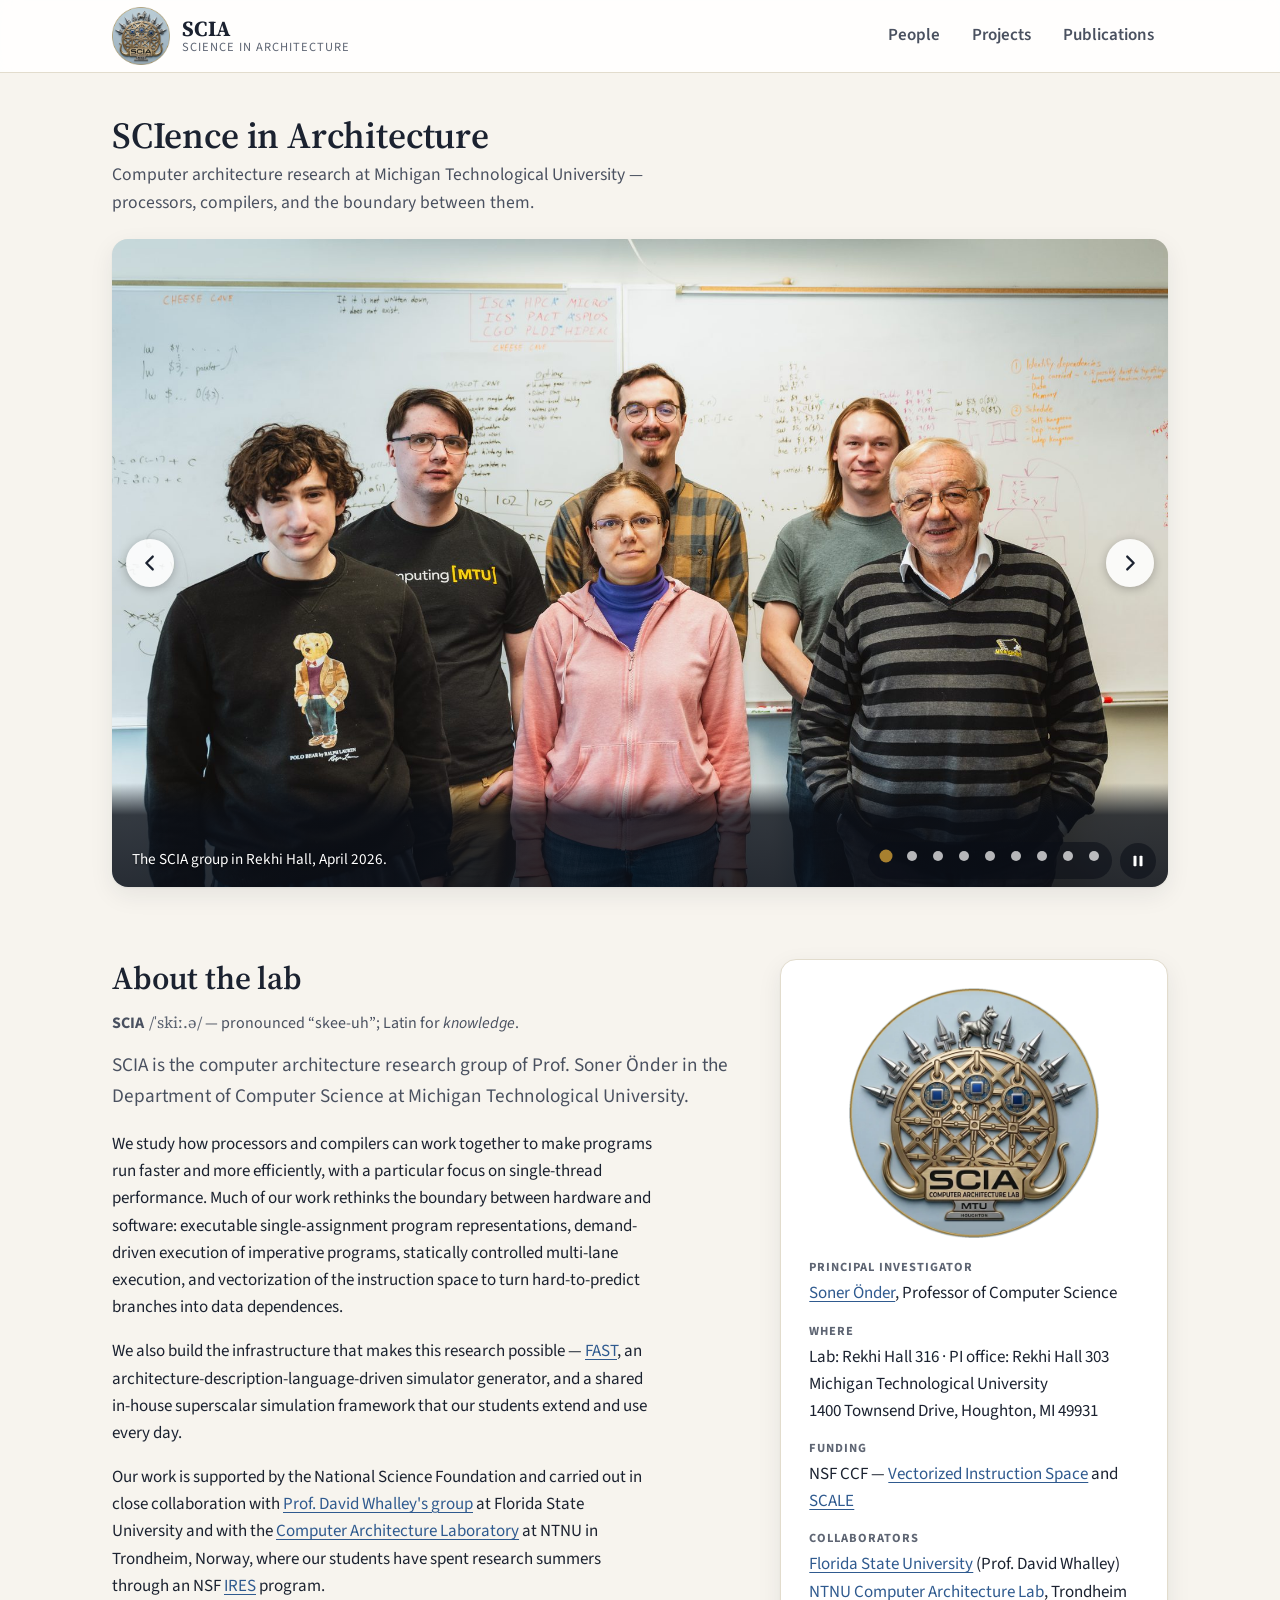
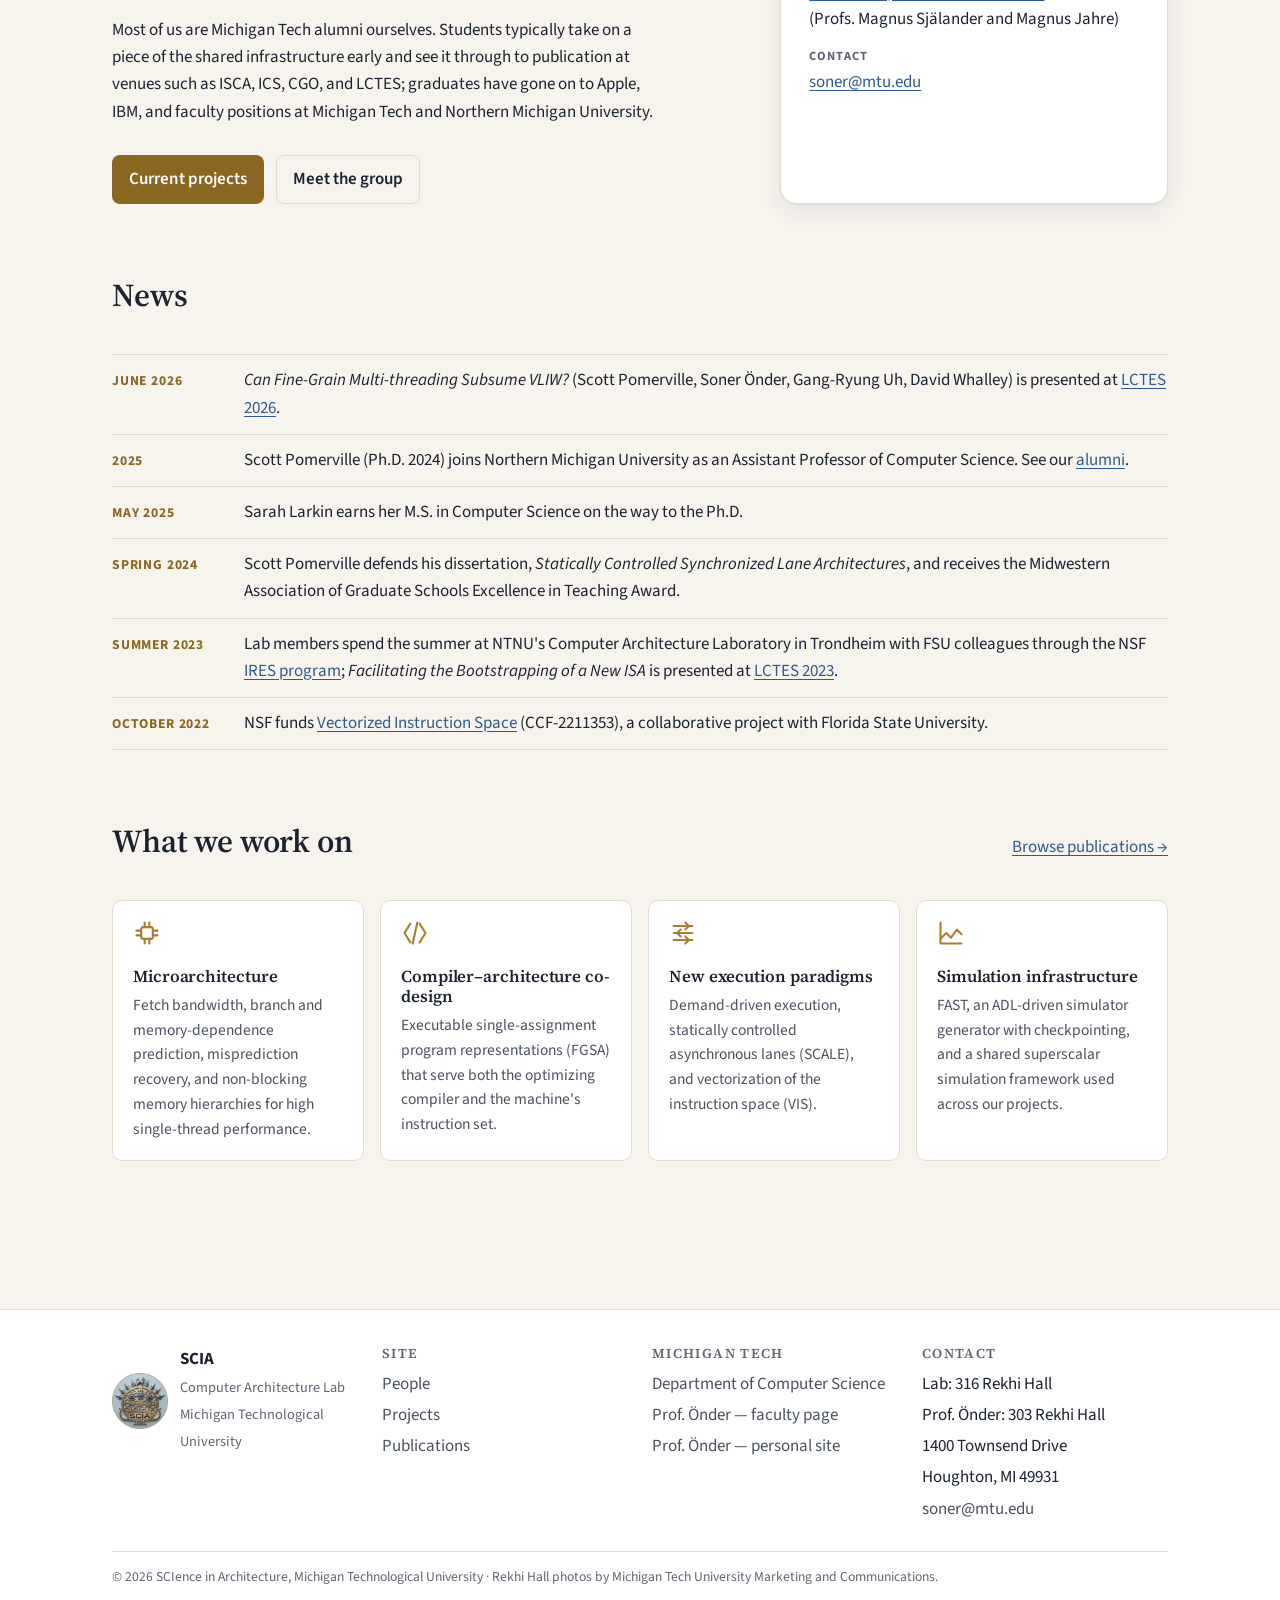
==== commit bf01e285: "Add alumni photo of Görkem Aşılıoğlu and Omkar Javeri to the carousel Co-Authored-By: Claude Opus 5 " ====
--- a/index.html
+++ b/index.html
@@ -50,56 +50,63 @@
       </div>
       <div class="carousel" tabindex="0" role="region" aria-roledescription="carousel" aria-label="Photos of the SCIA group">
         <div class="carousel-track">
-          <figure class="slide is-active" role="group" aria-roledescription="slide" aria-label="1 of 8" aria-hidden="false">
+          <figure class="slide is-active" role="group" aria-roledescription="slide" aria-label="1 of 9" aria-hidden="false">
             <img src="assets/img/photos/group-2026-1800.jpg"
                  srcset="assets/img/photos/group-2026-1000.jpg 1000w, assets/img/photos/group-2026-1800.jpg 1800w"
                  sizes="(min-width: 1184px) 1120px, 100vw"
                  alt="Five SCIA students and Prof. Soner Önder standing together in front of whiteboards covered in notes." fetchpriority="high">
             <figcaption>The SCIA group in Rekhi Hall, April 2026.</figcaption>
           </figure>
-          <figure class="slide" role="group" aria-roledescription="slide" aria-label="2 of 8" aria-hidden="true">
+          <figure class="slide" role="group" aria-roledescription="slide" aria-label="2 of 9" aria-hidden="true">
             <img src="assets/img/photos/meeting-1-1800.jpg"
                  srcset="assets/img/photos/meeting-1-1000.jpg 1000w, assets/img/photos/meeting-1-1800.jpg 1800w"
                  sizes="(min-width: 1184px) 1120px, 100vw"
                  alt="Four members of the SCIA group seated around a conference table during a lab meeting." loading="lazy">
             <figcaption>SCIA group meeting in Rekhi Hall, spring 2026.</figcaption>
           </figure>
-          <figure class="slide" role="group" aria-roledescription="slide" aria-label="3 of 8" aria-hidden="true">
+          <figure class="slide" role="group" aria-roledescription="slide" aria-label="3 of 9" aria-hidden="true">
             <img src="assets/img/photos/ntnu-2023-1800.jpg"
                  srcset="assets/img/photos/ntnu-2023-1000.jpg 1000w, assets/img/photos/ntnu-2023-1800.jpg 1800w"
                  sizes="(min-width: 1184px) 1120px, 100vw"
                  alt="Prof. David Whalley, five students, and Prof. Soner Önder standing on the stone steps of NTNU's main building in Trondheim, in front of a large arched wooden doorway." loading="lazy" class="crop-lower">
             <figcaption>MTU and FSU students with Prof. David Whalley (far left) and Prof. Soner Önder (far right) at NTNU in Trondheim, Norway, May 2023.</figcaption>
           </figure>
-          <figure class="slide" role="group" aria-roledescription="slide" aria-label="4 of 8" aria-hidden="true">
+          <figure class="slide" role="group" aria-roledescription="slide" aria-label="4 of 9" aria-hidden="true">
             <img src="assets/img/photos/desk-1-1800.jpg"
                  srcset="assets/img/photos/desk-1-1000.jpg 1000w, assets/img/photos/desk-1-1800.jpg 1800w"
                  sizes="(min-width: 1184px) 1120px, 100vw"
                  alt="Prof. Soner Önder and a student laughing while looking at a monitor together." loading="lazy">
             <figcaption>Prof. Soner Önder working through results with a student.</figcaption>
           </figure>
-          <figure class="slide" role="group" aria-roledescription="slide" aria-label="5 of 8" aria-hidden="true">
+          <figure class="slide" role="group" aria-roledescription="slide" aria-label="5 of 9" aria-hidden="true">
             <img src="assets/img/photos/nara-park-1800.jpg"
                  srcset="assets/img/photos/nara-park-1000.jpg 1000w, assets/img/photos/nara-park-1800.jpg 1800w"
                  sizes="(min-width: 1184px) 1120px, 100vw"
                  alt="Eight lab members and a dog on a wooden boardwalk at Nara Nature Park, with marsh and bare trees behind them." loading="lazy" class="crop-bottom">
             <figcaption>An earlier SCIA group on a fall outing to Nara Nature Park, Houghton, October 2022.</figcaption>
           </figure>
-          <figure class="slide" role="group" aria-roledescription="slide" aria-label="6 of 8" aria-hidden="true">
+          <figure class="slide" role="group" aria-roledescription="slide" aria-label="6 of 9" aria-hidden="true">
+            <img src="assets/img/photos/alumni-gorkem-omkar-1200.jpg"
+                 srcset="assets/img/photos/alumni-gorkem-omkar-1200.jpg 1200w"
+                 sizes="(min-width: 1184px) 1120px, 100vw"
+                 alt="Two graduate students working at a standing desk with a monitor and keyboard, in front of a row of server racks." loading="lazy" class="crop-left">
+            <figcaption>Alumni Görkem Aşılıoğlu and Omkar Javeri (both Ph.D. 2020) during their time in the lab.</figcaption>
+          </figure>
+          <figure class="slide" role="group" aria-roledescription="slide" aria-label="7 of 9" aria-hidden="true">
             <img src="assets/img/photos/meeting-2-1800.jpg"
                  srcset="assets/img/photos/meeting-2-1000.jpg 1000w, assets/img/photos/meeting-2-1800.jpg 1800w"
                  sizes="(min-width: 1184px) 1120px, 100vw"
                  alt="A student presents at a whiteboard while the rest of the group listens from around the table." loading="lazy">
             <figcaption>A student presents during a group meeting.</figcaption>
           </figure>
-          <figure class="slide" role="group" aria-roledescription="slide" aria-label="7 of 8" aria-hidden="true">
+          <figure class="slide" role="group" aria-roledescription="slide" aria-label="8 of 9" aria-hidden="true">
             <img src="assets/img/photos/desk-2-1800.jpg"
                  srcset="assets/img/photos/desk-2-1000.jpg 1000w, assets/img/photos/desk-2-1800.jpg 1800w"
                  sizes="(min-width: 1184px) 1120px, 100vw"
                  alt="Prof. Önder standing beside a seated student, in conversation next to a window." loading="lazy">
             <figcaption>Talking through a design in the lab, Rekhi Hall.</figcaption>
           </figure>
-          <figure class="slide" role="group" aria-roledescription="slide" aria-label="8 of 8" aria-hidden="true">
+          <figure class="slide" role="group" aria-roledescription="slide" aria-label="9 of 9" aria-hidden="true">
             <img src="assets/img/photos/pi-portrait-1800.jpg"
                  srcset="assets/img/photos/pi-portrait-1000.jpg 1000w, assets/img/photos/pi-portrait-1800.jpg 1800w"
                  sizes="(min-width: 1184px) 1120px, 100vw"
@@ -122,12 +129,13 @@
           <li><button type="button" aria-label="Photo 6" aria-current="false"></button></li>
           <li><button type="button" aria-label="Photo 7" aria-current="false"></button></li>
           <li><button type="button" aria-label="Photo 8" aria-current="false"></button></li>
+          <li><button type="button" aria-label="Photo 9" aria-current="false"></button></li>
         </ul>
         <button class="carousel-play" type="button" aria-pressed="false" aria-label="Pause automatic slideshow">
           <svg class="icon-pause" viewBox="0 0 24 24" fill="currentColor" aria-hidden="true"><rect x="6" y="5" width="4" height="14" rx="1"/><rect x="14" y="5" width="4" height="14" rx="1"/></svg>
           <svg class="icon-play" viewBox="0 0 24 24" fill="currentColor" aria-hidden="true"><path d="M8 5l11 7-11 7z"/></svg>
         </button>
-        <p class="carousel-status visually-hidden" aria-live="off">Photo 1 of 8</p>
+        <p class="carousel-status visually-hidden" aria-live="off">Photo 1 of 9</p>
       </div>
     </section>
 
--- a/assets/css/style.css
+++ b/assets/css/style.css
@@ -146,6 +146,7 @@
 .hero-tagline { margin: 0; color: var(--ink-2); font-size: 1.1rem; max-width: 64ch; }
 .slide img.crop-lower { object-position: center 65%; }
 .slide img.crop-bottom { object-position: center 80%; }
+.slide img.crop-left { object-position: 25% center; }   /* wide panoramas: keep the left-of-centre subject */
 .carousel {
   position: relative; border-radius: var(--radius-lg); overflow: hidden;
   background: var(--surface-2); box-shadow: var(--shadow);
